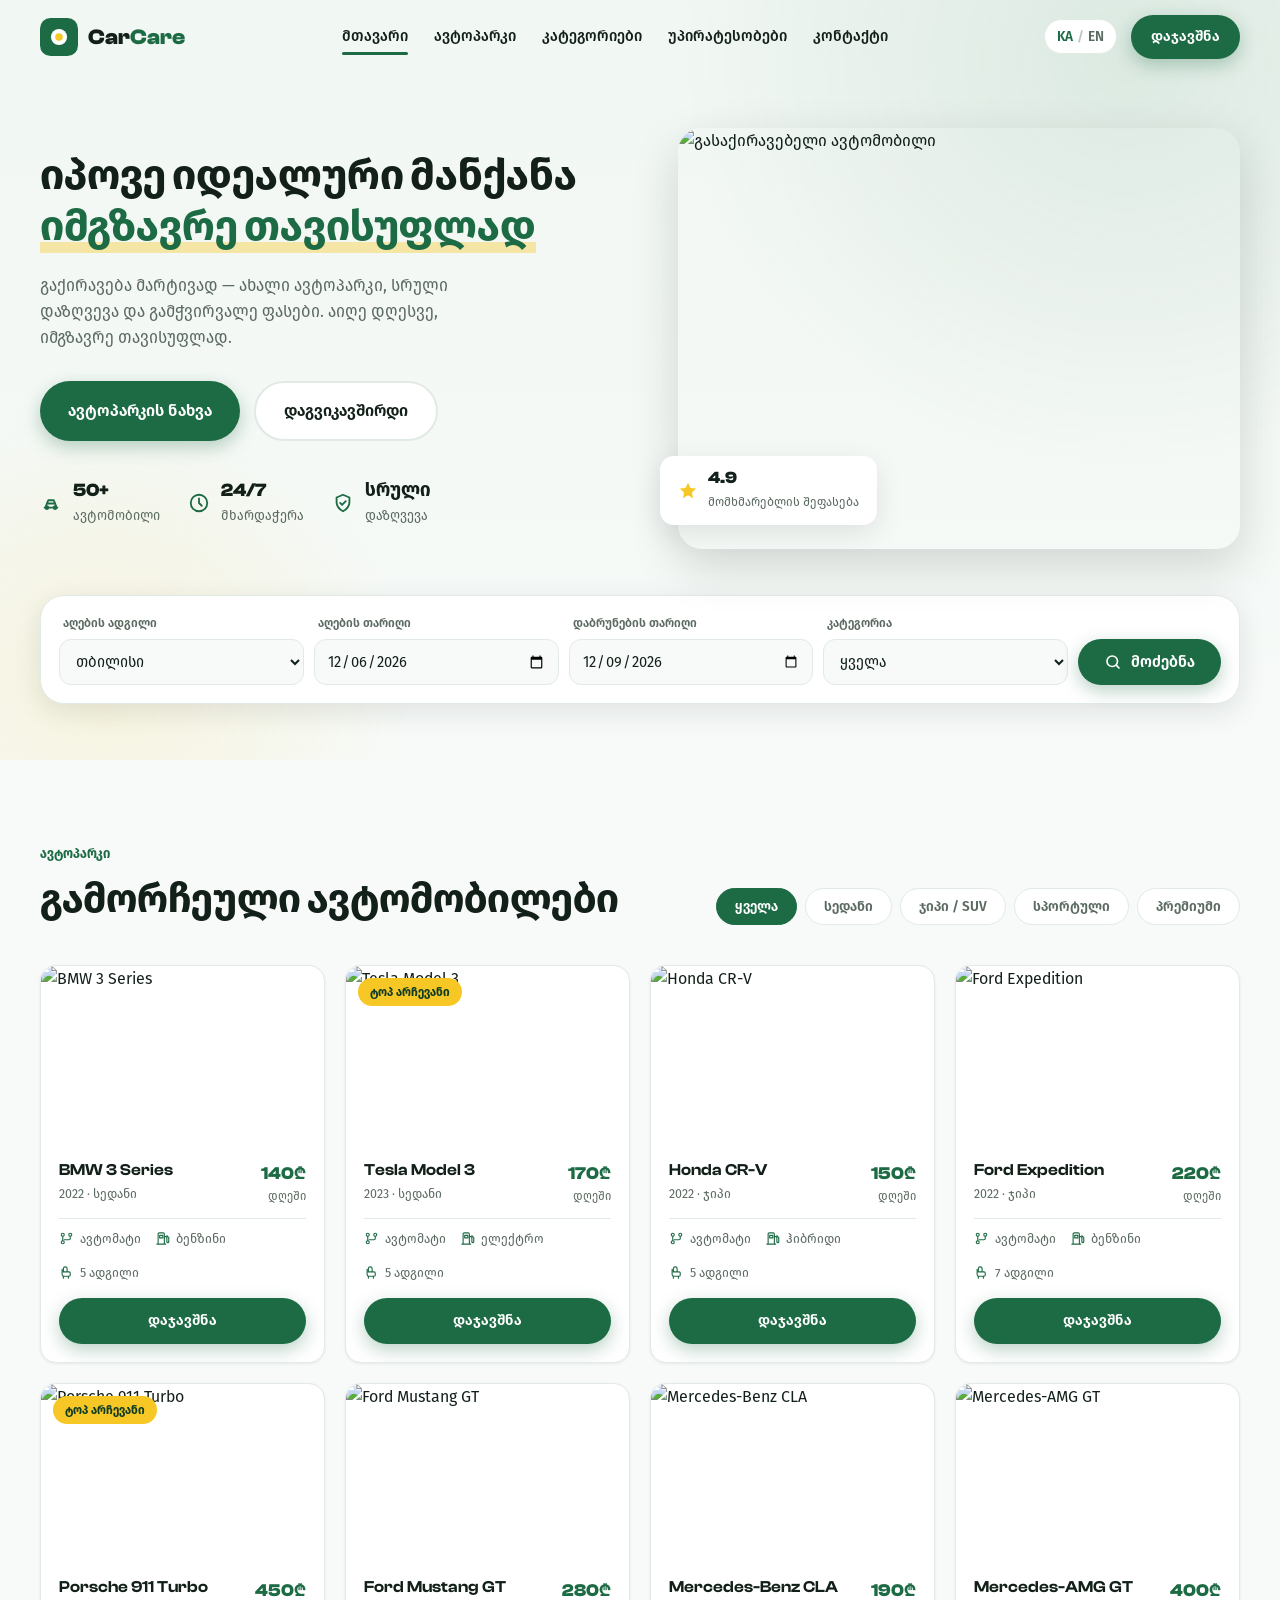
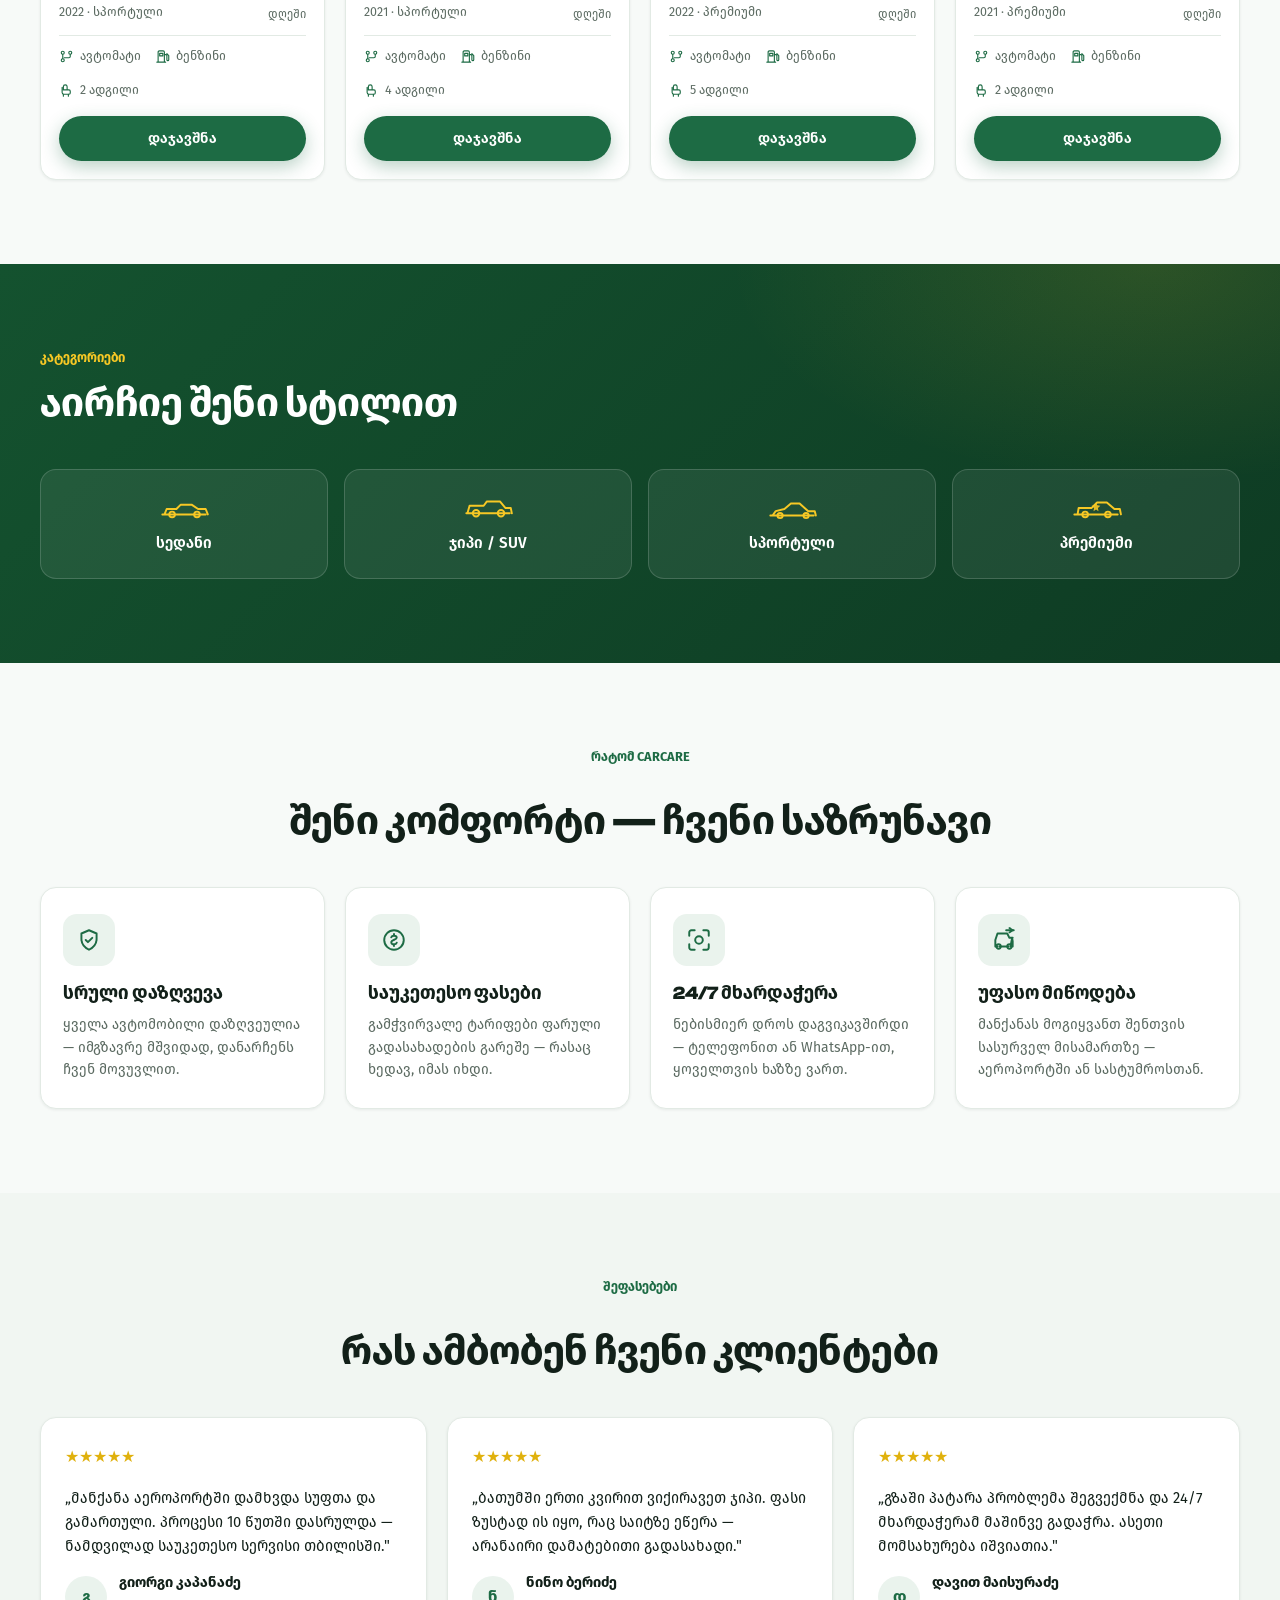
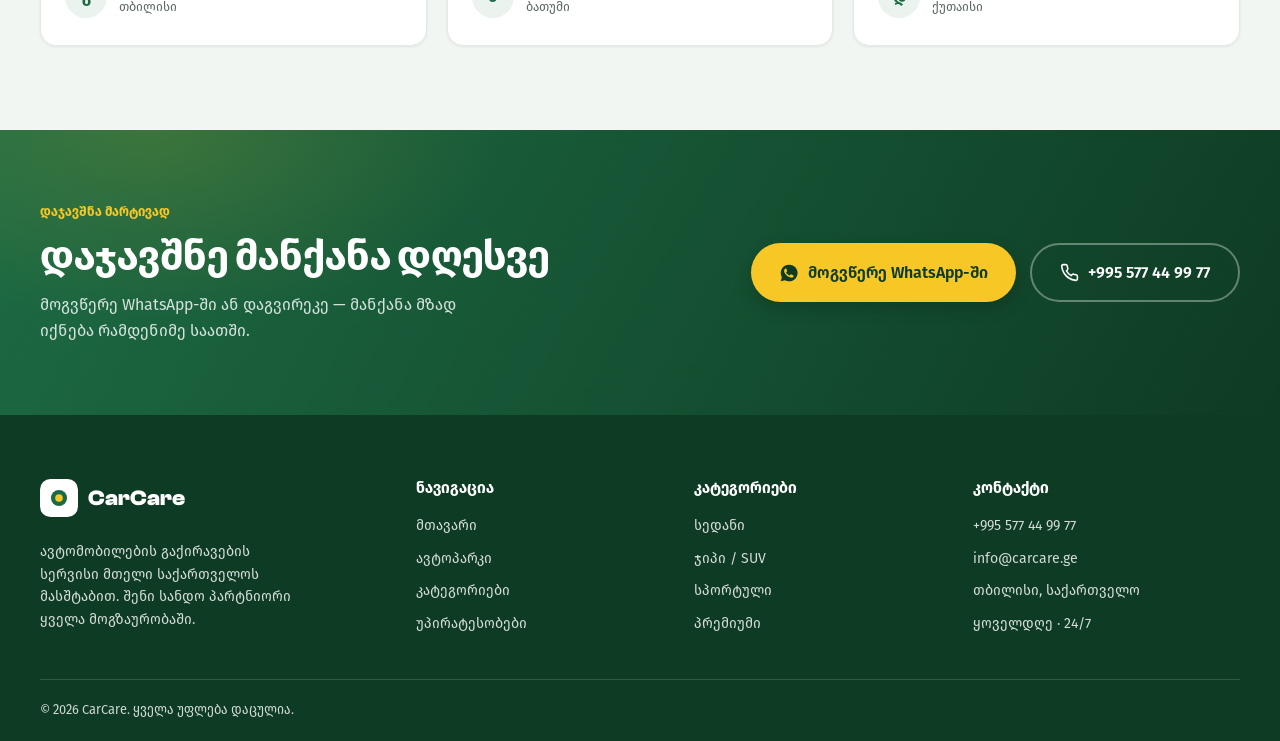
==== index.html @ 15c1e336 "CarCare car rental website: hero, search, fleet, categories, reviews, CTA, KA/EN Co-Authored-By: Cla" ====
<!DOCTYPE html>
<html lang="ka">
<head>
  <meta charset="UTF-8">
  <meta name="viewport" content="width=device-width, initial-scale=1.0">
  <title>CarCare — ავტომობილების გაქირავება</title>
  <meta name="description" content="CarCare — ავტომობილების გაქირავების სერვისი საქართველოში. საუკეთესო ფასები, სრული დაზღვევა, 24/7 მხარდაჭერა.">
  <link rel="icon" type="image/svg+xml" href="data:image/svg+xml,%3Csvg xmlns='http://www.w3.org/2000/svg' viewBox='0 0 32 32'%3E%3Crect width='32' height='32' rx='8' fill='%231D6B44'/%3E%3Ccircle cx='16' cy='16' r='6' fill='%23fff'/%3E%3Ccircle cx='16' cy='16' r='3' fill='%23F7C825'/%3E%3C/svg%3E">
  <link rel="preload" href="fonts/FiraGO-Regular.otf" as="font" type="font/otf" crossorigin>
  <link rel="preload" href="fonts/FiraGO-Bold.otf" as="font" type="font/otf" crossorigin>
  <link rel="stylesheet" href="css/style.css">
</head>
<body>

  <!-- ===== NAVBAR ===== -->
  <header class="navbar" id="navbar">
    <div class="container nav-inner">
      <a href="#top" class="logo" aria-label="CarCare">
        <svg class="logo-mark" viewBox="0 0 40 40" width="38" height="38" aria-hidden="true">
          <rect width="40" height="40" rx="11" fill="var(--green)"/>
          <circle cx="20" cy="20" r="8.5" fill="#fff"/>
          <circle cx="20" cy="20" r="4" fill="var(--yellow)"/>
        </svg>
        <span class="logo-text">Car<span>Care</span></span>
      </a>

      <nav class="nav-links" id="navLinks" aria-label="მთავარი ნავიგაცია">
        <a href="#top" class="nav-link active" data-i18n="nav_home">მთავარი</a>
        <a href="#fleet" class="nav-link" data-i18n="nav_fleet">ავტოპარკი</a>
        <a href="#categories" class="nav-link" data-i18n="nav_categories">კატეგორიები</a>
        <a href="#why" class="nav-link" data-i18n="nav_why">უპირატესობები</a>
        <a href="#contact" class="nav-link" data-i18n="nav_contact">კონტაქტი</a>
      </nav>

      <div class="nav-actions">
        <button class="lang-switch" id="langSwitch" aria-label="Switch language">
          <span class="lang-opt active" data-lang="ka">KA</span>
          <span class="lang-sep">/</span>
          <span class="lang-opt" data-lang="en">EN</span>
        </button>
        <a href="https://wa.me/995577449977?text=%E1%83%92%E1%83%90%E1%83%9B%E1%83%90%E1%83%A0%E1%83%AF%E1%83%9D%E1%83%91%E1%83%90%2C%20%E1%83%9B%E1%83%98%E1%83%9C%E1%83%93%E1%83%90%20%E1%83%9B%E1%83%90%E1%83%9C%E1%83%A5%E1%83%90%E1%83%9C%E1%83%98%E1%83%A1%20%E1%83%93%E1%83%90%E1%83%AF%E1%83%90%E1%83%95%E1%83%A8%E1%83%9C%E1%83%90" class="btn btn-primary btn-nav" target="_blank" rel="noopener" data-i18n="nav_cta">დაჯავშნა</a>
        <button class="burger" id="burger" aria-label="მენიუ" aria-expanded="false">
          <span></span><span></span><span></span>
        </button>
      </div>
    </div>
  </header>

  <!-- Mobile menu -->
  <div class="mobile-menu" id="mobileMenu">
    <a href="#top" class="mob-link" data-i18n="nav_home">მთავარი</a>
    <a href="#fleet" class="mob-link" data-i18n="nav_fleet">ავტოპარკი</a>
    <a href="#categories" class="mob-link" data-i18n="nav_categories">კატეგორიები</a>
    <a href="#why" class="mob-link" data-i18n="nav_why">უპირატესობები</a>
    <a href="#contact" class="mob-link" data-i18n="nav_contact">კონტაქტი</a>
    <a href="https://wa.me/995577449977?text=%E1%83%92%E1%83%90%E1%83%9B%E1%83%90%E1%83%A0%E1%83%AF%E1%83%9D%E1%83%91%E1%83%90%2C%20%E1%83%9B%E1%83%98%E1%83%9C%E1%83%93%E1%83%90%20%E1%83%9B%E1%83%90%E1%83%9C%E1%83%A5%E1%83%90%E1%83%9C%E1%83%98%E1%83%A1%20%E1%83%93%E1%83%90%E1%83%AF%E1%83%90%E1%83%95%E1%83%A8%E1%83%9C%E1%83%90" class="btn btn-primary" target="_blank" rel="noopener" data-i18n="nav_cta">დაჯავშნა</a>
  </div>

  <!-- ===== HERO ===== -->
  <section class="hero" id="top">
    <div class="container hero-inner">
      <div class="hero-copy">
        <h1 class="hero-title">
          <span class="reveal" data-i18n="hero_l1">იპოვე იდეალური მანქანა</span>
          <span class="reveal d1 hero-accent" data-i18n="hero_l2">იმგზავრე თავისუფლად</span>
        </h1>
        <p class="hero-sub reveal d2" data-i18n="hero_sub">გაქირავება მარტივად — ახალი ავტოპარკი, სრული დაზღვევა და გამჭვირვალე ფასები. აიღე დღესვე, იმგზავრე თავისუფლად.</p>
        <div class="hero-btns reveal d3">
          <a href="#fleet" class="btn btn-primary btn-lg" data-i18n="hero_btn1">ავტოპარკის ნახვა</a>
          <a href="https://wa.me/995577449977?text=%E1%83%92%E1%83%90%E1%83%9B%E1%83%90%E1%83%A0%E1%83%AF%E1%83%9D%E1%83%91%E1%83%90%2C%20%E1%83%9B%E1%83%90%E1%83%98%E1%83%9C%E1%83%A2%E1%83%94%E1%83%A0%E1%83%94%E1%83%A1%E1%83%94%E1%83%91%E1%83%A1%20%E1%83%92%E1%83%90%E1%83%A5%E1%83%98%E1%83%A0%E1%83%90%E1%83%95%E1%83%94%E1%83%91%E1%83%90" class="btn btn-outline btn-lg" target="_blank" rel="noopener" data-i18n="hero_btn2">დაგვიკავშირდი</a>
        </div>
        <ul class="hero-stats reveal d4">
          <li>
            <svg viewBox="0 0 24 24" width="22" height="22" fill="none" stroke="var(--green)" stroke-width="2" stroke-linecap="round" stroke-linejoin="round" aria-hidden="true"><path d="M5 17h14M6 17l1.5-4.5h9L18 17M7.5 12.5 9 9h6l1.5 3.5"/><circle cx="7.5" cy="17" r="1.5"/><circle cx="16.5" cy="17" r="1.5"/></svg>
            <div><strong>50+</strong><span data-i18n="stat_cars">ავტომობილი</span></div>
          </li>
          <li>
            <svg viewBox="0 0 24 24" width="22" height="22" fill="none" stroke="var(--green)" stroke-width="2" stroke-linecap="round" stroke-linejoin="round" aria-hidden="true"><circle cx="12" cy="12" r="9"/><path d="M12 7v5l3 3"/></svg>
            <div><strong>24/7</strong><span data-i18n="stat_support">მხარდაჭერა</span></div>
          </li>
          <li>
            <svg viewBox="0 0 24 24" width="22" height="22" fill="none" stroke="var(--green)" stroke-width="2" stroke-linecap="round" stroke-linejoin="round" aria-hidden="true"><path d="M12 3l7 3v5c0 4.5-3 8-7 10-4-2-7-5.5-7-10V6l7-3z"/><path d="m9 12 2 2 4-4"/></svg>
            <div><strong data-i18n="stat_ins_v">სრული</strong><span data-i18n="stat_ins">დაზღვევა</span></div>
          </li>
        </ul>
      </div>

      <div class="hero-media reveal d2">
        <div class="hero-img-wrap">
          <img src="https://images.unsplash.com/photo-1503376780353-7e6692767b70?auto=format&fit=crop&w=1100&q=75" alt="გასაქირავებელი ავტომობილი" width="1100" height="733" fetchpriority="high">
        </div>
        <div class="hero-badge">
          <svg viewBox="0 0 24 24" width="20" height="20" fill="var(--yellow)" aria-hidden="true"><path d="M12 2l2.9 6.3 6.9.8-5.1 4.7 1.4 6.8L12 17.2 5.9 20.6l1.4-6.8L2.2 9.1l6.9-.8L12 2z"/></svg>
          <div><strong>4.9</strong><span data-i18n="badge_rating">მომხმარებლის შეფასება</span></div>
        </div>
      </div>
    </div>

    <!-- ===== SEARCH BAR ===== -->
    <div class="container">
      <form class="search-bar reveal d3" id="searchBar">
        <div class="search-field">
          <label for="sLoc" data-i18n="s_loc">აღების ადგილი</label>
          <select id="sLoc">
            <option data-i18n="s_loc_tbilisi">თბილისი</option>
            <option data-i18n="s_loc_airport">თბილისის აეროპორტი</option>
            <option data-i18n="s_loc_batumi">ბათუმი</option>
            <option data-i18n="s_loc_kutaisi">ქუთაისი</option>
          </select>
        </div>
        <div class="search-field">
          <label for="sFrom" data-i18n="s_from">აღების თარიღი</label>
          <input type="date" id="sFrom">
        </div>
        <div class="search-field">
          <label for="sTo" data-i18n="s_to">დაბრუნების თარიღი</label>
          <input type="date" id="sTo">
        </div>
        <div class="search-field">
          <label for="sCat" data-i18n="s_cat">კატეგორია</label>
          <select id="sCat">
            <option value="all" data-i18n="cat_all">ყველა</option>
            <option value="sedan" data-i18n="cat_sedan">სედანი</option>
            <option value="suv" data-i18n="cat_suv">ჯიპი / SUV</option>
            <option value="sport" data-i18n="cat_sport">სპორტული</option>
            <option value="premium" data-i18n="cat_premium">პრემიუმი</option>
          </select>
        </div>
        <button type="submit" class="btn btn-primary btn-search">
          <svg viewBox="0 0 24 24" width="18" height="18" fill="none" stroke="currentColor" stroke-width="2.2" stroke-linecap="round" aria-hidden="true"><circle cx="11" cy="11" r="7"/><path d="m20 20-3.5-3.5"/></svg>
          <span data-i18n="s_btn">მოძებნა</span>
        </button>
      </form>
    </div>
  </section>

  <!-- ===== FLEET ===== -->
  <section class="section" id="fleet">
    <div class="container">
      <div class="section-head reveal">
        <div>
          <p class="eyebrow" data-i18n="fleet_eyebrow">ავტოპარკი</p>
          <h2 data-i18n="fleet_title">გამორჩეული ავტომობილები</h2>
        </div>
        <div class="fleet-filters" id="fleetFilters">
          <button class="chip active" data-cat="all" data-i18n="cat_all">ყველა</button>
          <button class="chip" data-cat="sedan" data-i18n="cat_sedan">სედანი</button>
          <button class="chip" data-cat="suv" data-i18n="cat_suv">ჯიპი / SUV</button>
          <button class="chip" data-cat="sport" data-i18n="cat_sport">სპორტული</button>
          <button class="chip" data-cat="premium" data-i18n="cat_premium">პრემიუმი</button>
        </div>
      </div>

      <div class="fleet-grid" id="fleetGrid"></div>
      <p class="fleet-empty" id="fleetEmpty" hidden data-i18n="fleet_empty">ამ კატეგორიაში მანქანა ვერ მოიძებნა.</p>
    </div>
  </section>

  <!-- ===== CATEGORIES ===== -->
  <section class="section section-green" id="categories">
    <div class="container">
      <div class="section-head reveal">
        <div>
          <p class="eyebrow eyebrow-light" data-i18n="cats_eyebrow">კატეგორიები</p>
          <h2 data-i18n="cats_title">აირჩიე შენი სტილით</h2>
        </div>
      </div>
      <div class="cat-grid">
        <button class="cat-tile reveal" data-cat="sedan">
          <svg viewBox="0 0 48 24" width="52" height="26" fill="none" stroke="currentColor" stroke-width="1.8" stroke-linecap="round" stroke-linejoin="round" aria-hidden="true"><path d="M4 17h40M6 17l2-5h9l4-4h10l6 4h7l2 5"/><circle cx="13" cy="17" r="2.6"/><circle cx="36" cy="17" r="2.6"/></svg>
          <span data-i18n="cat_sedan">სედანი</span>
        </button>
        <button class="cat-tile reveal d1" data-cat="suv">
          <svg viewBox="0 0 48 24" width="52" height="26" fill="none" stroke="currentColor" stroke-width="1.8" stroke-linecap="round" stroke-linejoin="round" aria-hidden="true"><path d="M4 16h40M5 16l2-7h13l3-4h12l5 6h5l1 5"/><circle cx="13" cy="16" r="3"/><circle cx="36" cy="16" r="3"/></svg>
          <span data-i18n="cat_suv">ჯიპი / SUV</span>
        </button>
        <button class="cat-tile reveal d2" data-cat="sport">
          <svg viewBox="0 0 48 24" width="52" height="26" fill="none" stroke="currentColor" stroke-width="1.8" stroke-linecap="round" stroke-linejoin="round" aria-hidden="true"><path d="M4 18h40M6 18l3-4 8-2 6-5h8l8 7h6l1 4"/><circle cx="13" cy="18" r="2.4"/><circle cx="37" cy="18" r="2.4"/></svg>
          <span data-i18n="cat_sport">სპორტული</span>
        </button>
        <button class="cat-tile reveal d3" data-cat="premium">
          <svg viewBox="0 0 48 24" width="52" height="26" fill="none" stroke="currentColor" stroke-width="1.8" stroke-linecap="round" stroke-linejoin="round" aria-hidden="true"><path d="M4 17h40M7 17l1-6h12l5-5h9l7 6h5l1 5"/><circle cx="14" cy="17" r="2.6"/><circle cx="35" cy="17" r="2.6"/><path d="M24 6l1.2 2.5L28 9l-2.2 2 .5 3-2.3-1.5L21.7 14l.5-3L20 9l2.8-.5L24 6z" fill="currentColor" stroke="none" opacity=".9"/></svg>
          <span data-i18n="cat_premium">პრემიუმი</span>
        </button>
      </div>
    </div>
  </section>

  <!-- ===== WHY US ===== -->
  <section class="section" id="why">
    <div class="container">
      <div class="section-head center reveal">
        <p class="eyebrow" data-i18n="why_eyebrow">რატომ CarCare</p>
        <h2 data-i18n="why_title">შენი კომფორტი — ჩვენი საზრუნავი</h2>
      </div>
      <div class="why-grid">
        <div class="why-card reveal">
          <div class="why-icon">
            <svg viewBox="0 0 24 24" width="26" height="26" fill="none" stroke="currentColor" stroke-width="1.8" stroke-linecap="round" stroke-linejoin="round" aria-hidden="true"><path d="M12 3l7 3v5c0 4.5-3 8-7 10-4-2-7-5.5-7-10V6l7-3z"/><path d="m9 12 2 2 4-4"/></svg>
          </div>
          <h3 data-i18n="why1_t">სრული დაზღვევა</h3>
          <p data-i18n="why1_d">ყველა ავტომობილი დაზღვეულია — იმგზავრე მშვიდად, დანარჩენს ჩვენ მოვუვლით.</p>
        </div>
        <div class="why-card reveal d1">
          <div class="why-icon">
            <svg viewBox="0 0 24 24" width="26" height="26" fill="none" stroke="currentColor" stroke-width="1.8" stroke-linecap="round" stroke-linejoin="round" aria-hidden="true"><path d="M12 21c5 0 9-4 9-9s-4-9-9-9-9 4-9 9 4 9 9 9z"/><path d="M9.5 9.5c.3-1 1.3-1.5 2.5-1.5 1.4 0 2.5.8 2.5 2 0 2-5 1.6-5 4 0 1.2 1.1 2 2.5 2 1.2 0 2.2-.5 2.5-1.5M12 6.5V8m0 8v1.5"/></svg>
          </div>
          <h3 data-i18n="why2_t">საუკეთესო ფასები</h3>
          <p data-i18n="why2_d">გამჭვირვალე ტარიფები ფარული გადასახადების გარეშე — რასაც ხედავ, იმას იხდი.</p>
        </div>
        <div class="why-card reveal d2">
          <div class="why-icon">
            <svg viewBox="0 0 24 24" width="26" height="26" fill="none" stroke="currentColor" stroke-width="1.8" stroke-linecap="round" stroke-linejoin="round" aria-hidden="true"><path d="M8 3H5a2 2 0 0 0-2 2v3m13-5h3a2 2 0 0 1 2 2v3M8 21H5a2 2 0 0 1-2-2v-3m13 5h3a2 2 0 0 0 2-2v-3"/><circle cx="12" cy="12" r="3.5"/></svg>
          </div>
          <h3 data-i18n="why3_t">24/7 მხარდაჭერა</h3>
          <p data-i18n="why3_d">ნებისმიერ დროს დაგვიკავშირდი — ტელეფონით ან WhatsApp-ით, ყოველთვის ხაზზე ვართ.</p>
        </div>
        <div class="why-card reveal d3">
          <div class="why-icon">
            <svg viewBox="0 0 24 24" width="26" height="26" fill="none" stroke="currentColor" stroke-width="1.8" stroke-linecap="round" stroke-linejoin="round" aria-hidden="true"><path d="M20 10h-3l-2-4H6L4 12v6h2m12 0h2v-5l-.5-3zM8 18h8"/><circle cx="7" cy="18" r="2"/><circle cx="17" cy="18" r="2"/><path d="M14 3h7m-3.5-3.5v0"/><path d="m17 1 3 2-3 2" stroke-width="1.6"/></svg>
          </div>
          <h3 data-i18n="why4_t">უფასო მიწოდება</h3>
          <p data-i18n="why4_d">მანქანას მოგიყვანთ შენთვის სასურველ მისამართზე — აეროპორტში ან სასტუმროსთან.</p>
        </div>
      </div>
    </div>
  </section>

  <!-- ===== TESTIMONIALS ===== -->
  <section class="section section-soft" id="reviews">
    <div class="container">
      <div class="section-head center reveal">
        <p class="eyebrow" data-i18n="rev_eyebrow">შეფასებები</p>
        <h2 data-i18n="rev_title">რას ამბობენ ჩვენი კლიენტები</h2>
      </div>
      <div class="rev-grid">
        <figure class="rev-card reveal">
          <div class="stars" aria-label="5 ვარსკვლავი">★★★★★</div>
          <blockquote data-i18n="rev1_q">„მანქანა აეროპორტში დამხვდა სუფთა და გამართული. პროცესი 10 წუთში დასრულდა — ნამდვილად საუკეთესო სერვისი თბილისში."</blockquote>
          <figcaption>
            <span class="rev-ava">გ</span>
            <div><strong data-i18n="rev1_n">გიორგი კაპანაძე</strong><span data-i18n="rev1_c">თბილისი</span></div>
          </figcaption>
        </figure>
        <figure class="rev-card reveal d1">
          <div class="stars" aria-label="5 ვარსკვლავი">★★★★★</div>
          <blockquote data-i18n="rev2_q">„ბათუმში ერთი კვირით ვიქირავეთ ჯიპი. ფასი ზუსტად ის იყო, რაც საიტზე ეწერა — არანაირი დამატებითი გადასახადი."</blockquote>
          <figcaption>
            <span class="rev-ava">ნ</span>
            <div><strong data-i18n="rev2_n">ნინო ბერიძე</strong><span data-i18n="rev2_c">ბათუმი</span></div>
          </figcaption>
        </figure>
        <figure class="rev-card reveal d2">
          <div class="stars" aria-label="5 ვარსკვლავი">★★★★★</div>
          <blockquote data-i18n="rev3_q">„გზაში პატარა პრობლემა შეგვექმნა და 24/7 მხარდაჭერამ მაშინვე გადაჭრა. ასეთი მომსახურება იშვიათია."</blockquote>
          <figcaption>
            <span class="rev-ava">დ</span>
            <div><strong data-i18n="rev3_n">დავით მაისურაძე</strong><span data-i18n="rev3_c">ქუთაისი</span></div>
          </figcaption>
        </figure>
      </div>
    </div>
  </section>

  <!-- ===== CTA BAND ===== -->
  <section class="cta-band">
    <div class="container cta-inner reveal">
      <div>
        <p class="eyebrow eyebrow-light" data-i18n="cta_eyebrow">დაჯავშნა მარტივად</p>
        <h2 data-i18n="cta_title">დაჯავშნე მანქანა დღესვე</h2>
        <p class="cta-sub" data-i18n="cta_sub">მოგვწერე WhatsApp-ში ან დაგვირეკე — მანქანა მზად იქნება რამდენიმე საათში.</p>
      </div>
      <div class="cta-actions">
        <a href="https://wa.me/995577449977?text=%E1%83%92%E1%83%90%E1%83%9B%E1%83%90%E1%83%A0%E1%83%AF%E1%83%9D%E1%83%91%E1%83%90%2C%20%E1%83%9B%E1%83%98%E1%83%9C%E1%83%93%E1%83%90%20%E1%83%9B%E1%83%90%E1%83%9C%E1%83%A5%E1%83%90%E1%83%9C%E1%83%98%E1%83%A1%20%E1%83%93%E1%83%90%E1%83%AF%E1%83%90%E1%83%95%E1%83%A8%E1%83%9C%E1%83%90" class="btn btn-yellow btn-lg" target="_blank" rel="noopener">
          <svg viewBox="0 0 24 24" width="20" height="20" fill="currentColor" aria-hidden="true"><path d="M12 2a10 10 0 0 0-8.6 15L2 22l5.2-1.4A10 10 0 1 0 12 2zm5.6 14.1c-.2.7-1.2 1.3-1.9 1.4-.5.1-1.2.2-3.5-.7-2.9-1.2-4.8-4.1-4.9-4.3-.1-.2-1.2-1.6-1.2-3s.7-2.1 1-2.4c.2-.3.5-.4.7-.4h.5c.2 0 .4 0 .6.5l.8 2c.1.2.1.4 0 .6l-.4.6-.5.5c-.2.2-.3.4-.1.7.1.3.7 1.2 1.6 1.9 1.1 1 2 1.3 2.3 1.4.3.1.5.1.7-.1l.9-1c.2-.3.4-.2.7-.1l1.9.9c.3.1.5.2.6.4 0 .1 0 .6-.2 1.1z"/></svg>
          <span data-i18n="cta_wa">მოგვწერე WhatsApp-ში</span>
        </a>
        <a href="tel:+995577449977" class="btn btn-ghost btn-lg">
          <svg viewBox="0 0 24 24" width="19" height="19" fill="none" stroke="currentColor" stroke-width="2" stroke-linecap="round" stroke-linejoin="round" aria-hidden="true"><path d="M22 16.9v3a2 2 0 0 1-2.2 2 19.8 19.8 0 0 1-8.6-3 19.5 19.5 0 0 1-6-6 19.8 19.8 0 0 1-3-8.7A2 2 0 0 1 4.1 2h3a2 2 0 0 1 2 1.7c.1 1 .4 2 .7 2.8a2 2 0 0 1-.4 2.1L8.1 9.9a16 16 0 0 0 6 6l1.3-1.3a2 2 0 0 1 2.1-.4c.9.3 1.9.6 2.8.7a2 2 0 0 1 1.7 2z"/></svg>
          <span class="nowrap">+995 577 44 99 77</span>
        </a>
      </div>
    </div>
  </section>

  <!-- ===== FOOTER ===== -->
  <footer class="footer" id="contact">
    <div class="container footer-grid">
      <div class="footer-brand">
        <a href="#top" class="logo logo-light" aria-label="CarCare">
          <svg class="logo-mark" viewBox="0 0 40 40" width="38" height="38" aria-hidden="true">
            <rect width="40" height="40" rx="11" fill="#fff"/>
            <circle cx="20" cy="20" r="8.5" fill="var(--green)"/>
            <circle cx="20" cy="20" r="4" fill="var(--yellow)"/>
          </svg>
          <span class="logo-text">Car<span>Care</span></span>
        </a>
        <p data-i18n="foot_about">ავტომობილების გაქირავების სერვისი მთელი საქართველოს მასშტაბით. შენი სანდო პარტნიორი ყველა მოგზაურობაში.</p>
      </div>
      <div class="footer-col">
        <h4 data-i18n="foot_nav">ნავიგაცია</h4>
        <a href="#top" data-i18n="nav_home">მთავარი</a>
        <a href="#fleet" data-i18n="nav_fleet">ავტოპარკი</a>
        <a href="#categories" data-i18n="nav_categories">კატეგორიები</a>
        <a href="#why" data-i18n="nav_why">უპირატესობები</a>
      </div>
      <div class="footer-col">
        <h4 data-i18n="foot_cats">კატეგორიები</h4>
        <a href="#fleet" data-cat-link="sedan" data-i18n="cat_sedan">სედანი</a>
        <a href="#fleet" data-cat-link="suv" data-i18n="cat_suv">ჯიპი / SUV</a>
        <a href="#fleet" data-cat-link="sport" data-i18n="cat_sport">სპორტული</a>
        <a href="#fleet" data-cat-link="premium" data-i18n="cat_premium">პრემიუმი</a>
      </div>
      <div class="footer-col">
        <h4 data-i18n="foot_contact">კონტაქტი</h4>
        <a href="tel:+995577449977" class="nowrap">+995 577 44 99 77</a>
        <a href="mailto:info@carcare.ge">info@carcare.ge</a>
        <span data-i18n="foot_addr">თბილისი, საქართველო</span>
        <span data-i18n="foot_hours">ყოველდღე · 24/7</span>
      </div>
    </div>
    <div class="container footer-bottom">
      <span>© 2026 CarCare. <span data-i18n="foot_rights">ყველა უფლება დაცულია.</span></span>
    </div>
  </footer>

  <script src="js/main.js"></script>
</body>
</html>
---- css/style.css ----
/* ============ FONTS ============ */
@font-face {
  font-family: 'FiraGO';
  src: url('../fonts/FiraGO-Regular.otf') format('opentype');
  font-weight: 400;
  font-display: swap;
}
@font-face {
  font-family: 'FiraGO';
  src: url('../fonts/FiraGO-Medium.otf') format('opentype');
  font-weight: 500;
  font-display: swap;
}
@font-face {
  font-family: 'FiraGO';
  src: url('../fonts/FiraGO-SemiBold.otf') format('opentype');
  font-weight: 600;
  font-display: swap;
}
@font-face {
  font-family: 'FiraGO';
  src: url('../fonts/FiraGO-Bold.otf') format('opentype');
  font-weight: 700;
  font-display: swap;
}
@font-face {
  font-family: 'FiraGO';
  src: url('../fonts/FiraGO-ExtraBold.otf') format('opentype');
  font-weight: 800;
  font-display: swap;
}
@font-face {
  font-family: 'Clash Display';
  src: url('../fonts/ClashDisplay-Medium.woff2') format('woff2');
  font-weight: 500;
  font-display: swap;
}
@font-face {
  font-family: 'Clash Display';
  src: url('../fonts/ClashDisplay-Semibold.woff2') format('woff2');
  font-weight: 600;
  font-display: swap;
}
@font-face {
  font-family: 'Clash Display';
  src: url('../fonts/ClashDisplay-Bold.woff2') format('woff2');
  font-weight: 700;
  font-display: swap;
}

/* ============ TOKENS ============ */
:root {
  --green: #1D6B44;
  --green-dark: #14522f;
  --green-deep: #0E3B23;
  --green-tint: #EAF3ED;
  --yellow: #F7C825;
  --yellow-dark: #E0B10D;
  --ink: #122019;
  --muted: #5C6B62;
  --bg: #F7FAF8;
  --surface: #FFFFFF;
  --line: #E2EAE4;
  --radius: 16px;
  --radius-lg: 24px;
  --shadow-sm: 0 1px 3px rgba(18, 32, 25, 0.07);
  --shadow-md: 0 8px 28px rgba(18, 32, 25, 0.1);
  --shadow-lg: 0 18px 48px rgba(18, 32, 25, 0.16);
  --font-geo: 'FiraGO', sans-serif;
  --font-display: 'Clash Display', 'FiraGO', sans-serif;
}

/* ============ BASE ============ */
*, *::before, *::after {
  margin: 0;
  padding: 0;
  box-sizing: border-box;
  letter-spacing: normal !important;
}
html {
  scroll-behavior: smooth;
  scroll-padding-top: 90px;
}
body {
  font-family: var(--font-geo);
  color: var(--ink);
  background: var(--bg);
  line-height: 1.6;
  -webkit-font-smoothing: antialiased;
  overflow-x: hidden;
}
img { max-width: 100%; display: block; }
a { text-decoration: none; color: inherit; }
button { font-family: inherit; cursor: pointer; border: none; background: none; }
h1, h2, h3, h4 {
  font-family: var(--font-display);
  line-height: 1.3;
  font-weight: 700;
}
h2 { font-size: clamp(1.7rem, 3.2vw, 2.5rem); }
h3 { font-size: 1.15rem; }
.nowrap { white-space: nowrap; }
.container {
  width: min(1200px, 100% - 40px);
  margin-inline: auto;
}

/* reveal animation — transform/opacity only */
.reveal {
  opacity: 0;
  transform: translateY(26px);
  transition: opacity .7s cubic-bezier(.22,.61,.36,1), transform .7s cubic-bezier(.22,.61,.36,1);
}
.reveal.in { opacity: 1; transform: none; }
.reveal.d1 { transition-delay: .08s; }
.reveal.d2 { transition-delay: .16s; }
.reveal.d3 { transition-delay: .24s; }
.reveal.d4 { transition-delay: .32s; }
@media (prefers-reduced-motion: reduce) {
  .reveal { opacity: 1; transform: none; transition: none; }
  html { scroll-behavior: auto; }
}

/* ============ BUTTONS ============ */
.btn {
  display: inline-flex;
  align-items: center;
  justify-content: center;
  gap: 9px;
  font-weight: 600;
  font-size: .95rem;
  padding: 12px 22px;
  border-radius: 999px;
  transition: transform .2s ease, box-shadow .2s ease, background-color .2s ease, color .2s ease;
  white-space: nowrap;
}
.btn:active { transform: scale(.97); }
.btn-lg { padding: 15px 28px; font-size: 1rem; }
.btn-primary {
  background: var(--green);
  color: #fff;
  box-shadow: 0 6px 18px rgba(29, 107, 68, .3);
}
.btn-primary:hover { background: var(--green-dark); transform: translateY(-2px); }
.btn-outline {
  border: 2px solid var(--line);
  background: var(--surface);
  color: var(--ink);
}
.btn-outline:hover { border-color: var(--green); color: var(--green); transform: translateY(-2px); }
.btn-yellow {
  background: var(--yellow);
  color: var(--green-deep);
  box-shadow: 0 6px 18px rgba(0, 0, 0, .18);
}
.btn-yellow:hover { background: #ffd83e; transform: translateY(-2px); }
.btn-ghost {
  border: 2px solid rgba(255, 255, 255, .35);
  color: #fff;
}
.btn-ghost:hover { border-color: #fff; transform: translateY(-2px); }

/* ============ NAVBAR ============ */
.navbar {
  position: fixed;
  inset: 0 0 auto 0;
  z-index: 100;
  transition: transform .3s ease, background-color .3s ease, box-shadow .3s ease;
  background: transparent;
}
.navbar.scrolled {
  background: rgba(255, 255, 255, .96);
  box-shadow: var(--shadow-sm);
}
.navbar.hidden { transform: translateY(-100%); }
.nav-inner {
  display: flex;
  align-items: center;
  justify-content: space-between;
  gap: 18px;
  height: 74px;
}
.logo { display: inline-flex; align-items: center; gap: 10px; }
.logo-text {
  font-family: var(--font-display);
  font-weight: 700;
  font-size: 1.35rem;
  color: var(--ink);
}
.logo-text span { color: var(--green); }
.logo-light .logo-text, .logo-light .logo-text span { color: #fff; }
.nav-links { display: flex; gap: 26px; }
.nav-link {
  font-weight: 500;
  font-size: .93rem;
  color: var(--ink);
  position: relative;
  padding: 6px 0;
}
.nav-link::after {
  content: '';
  position: absolute;
  left: 0; bottom: 0;
  width: 100%; height: 2.5px;
  border-radius: 2px;
  background: var(--green);
  transform: scaleX(0);
  transform-origin: left;
  transition: transform .25s ease;
}
.nav-link:hover::after, .nav-link.active::after { transform: scaleX(1); }
.nav-actions { display: flex; align-items: center; gap: 14px; }
.lang-switch {
  display: inline-flex;
  align-items: center;
  gap: 4px;
  font-weight: 600;
  font-size: .85rem;
  color: var(--muted);
  padding: 8px 12px;
  border-radius: 999px;
  border: 1.5px solid var(--line);
  background: var(--surface);
  transition: border-color .2s ease;
}
.lang-switch:hover { border-color: var(--green); }
.lang-opt.active { color: var(--green); }
.lang-sep { opacity: .4; }
.btn-nav { padding: 10px 20px; font-size: .9rem; }
.burger {
  display: none;
  flex-direction: column;
  gap: 5px;
  padding: 10px;
}
.burger span {
  width: 22px; height: 2.5px;
  border-radius: 2px;
  background: var(--ink);
  transition: transform .25s ease, opacity .25s ease;
}
.burger.open span:nth-child(1) { transform: translateY(7.5px) rotate(45deg); }
.burger.open span:nth-child(2) { opacity: 0; }
.burger.open span:nth-child(3) { transform: translateY(-7.5px) rotate(-45deg); }

.mobile-menu {
  position: fixed;
  inset: 74px 0 auto 0;
  z-index: 99;
  background: var(--surface);
  box-shadow: var(--shadow-md);
  display: flex;
  flex-direction: column;
  gap: 4px;
  padding: 18px 20px 24px;
  transform: translateY(-110%);
  opacity: 0;
  pointer-events: none;
  transition: transform .3s ease, opacity .3s ease;
}
.mobile-menu.open { transform: none; opacity: 1; pointer-events: auto; }
.mob-link {
  font-weight: 600;
  padding: 12px 4px;
  border-bottom: 1px solid var(--line);
}
.mobile-menu .btn { margin-top: 14px; }

/* ============ HERO ============ */
.hero {
  position: relative;
  padding: 128px 0 56px;
  background:
    radial-gradient(58% 90% at 88% 8%, rgba(29, 107, 68, .1), transparent 60%),
    radial-gradient(40% 60% at 8% 90%, rgba(247, 200, 37, .12), transparent 60%),
    linear-gradient(180deg, #F1F7F3 0%, var(--bg) 100%);
  overflow: hidden;
}
.hero-inner {
  display: grid;
  grid-template-columns: 1.05fr 1fr;
  gap: 48px;
  align-items: center;
}
.hero-title {
  font-size: clamp(1.9rem, 3.3vw, 2.7rem);
  line-height: 1.22;
  font-weight: 700;
}
.hero-title span { display: block; }
.hero-accent { color: var(--green); }
.hero-accent {
  background: linear-gradient(0deg, rgba(247, 200, 37, .38) 0 22%, transparent 22%);
  width: fit-content;
}
.hero-sub {
  margin-top: 20px;
  max-width: 46ch;
  color: var(--muted);
  font-size: 1.02rem;
}
.hero-btns {
  display: flex;
  flex-wrap: wrap;
  gap: 14px;
  margin-top: 30px;
}
.hero-stats {
  list-style: none;
  display: flex;
  flex-wrap: wrap;
  gap: 28px;
  margin-top: 38px;
}
.hero-stats li { display: flex; align-items: center; gap: 11px; }
.hero-stats svg { flex: none; }
.hero-stats strong {
  display: block;
  font-family: var(--font-display);
  font-size: 1.15rem;
  line-height: 1.25;
}
.hero-stats span { font-size: .82rem; color: var(--muted); white-space: nowrap; }

.hero-media { position: relative; }
.hero-img-wrap {
  border-radius: var(--radius-lg);
  overflow: hidden;
  box-shadow: var(--shadow-lg);
  aspect-ratio: 4 / 3;
}
.hero-img-wrap img {
  width: 100%; height: 100%;
  object-fit: cover;
}
.hero-badge {
  position: absolute;
  left: -18px; bottom: 24px;
  display: flex;
  align-items: center;
  gap: 10px;
  background: var(--surface);
  border-radius: 14px;
  padding: 12px 18px;
  box-shadow: var(--shadow-md);
}
.hero-badge strong {
  display: block;
  font-family: var(--font-display);
  font-size: 1.05rem;
  line-height: 1.2;
}
.hero-badge span { font-size: .75rem; color: var(--muted); white-space: nowrap; }

/* ============ SEARCH BAR ============ */
.search-bar {
  margin-top: 46px;
  display: grid;
  grid-template-columns: repeat(4, 1fr) auto;
  gap: 10px;
  align-items: end;
  background: var(--surface);
  border: 1px solid var(--line);
  border-radius: var(--radius-lg);
  padding: 18px;
  box-shadow: var(--shadow-md);
}
.search-field { display: flex; flex-direction: column; gap: 6px; }
.search-field label {
  font-size: .74rem;
  font-weight: 600;
  color: var(--muted);
  padding-left: 4px;
}
.search-field select,
.search-field input {
  font-family: var(--font-geo);
  font-size: .92rem;
  color: var(--ink);
  background: var(--bg);
  border: 1.5px solid var(--line);
  border-radius: 12px;
  padding: 11px 12px;
  min-height: 46px;
  width: 100%;
  outline: none;
  transition: border-color .2s ease;
}
.search-field select:focus,
.search-field input:focus { border-color: var(--green); }
.btn-search { min-height: 46px; padding: 12px 26px; }

/* ============ SECTIONS ============ */
.section { padding: 84px 0; }
.section-soft { background: #F1F6F2; }
.section-head {
  display: flex;
  align-items: flex-end;
  justify-content: space-between;
  flex-wrap: wrap;
  gap: 20px;
  margin-bottom: 40px;
}
.section-head.center {
  flex-direction: column;
  align-items: center;
  text-align: center;
}
.eyebrow {
  font-size: .8rem;
  font-weight: 700;
  color: var(--green);
  text-transform: uppercase;
  margin-bottom: 8px;
}
.eyebrow-light { color: var(--yellow); }

/* ============ FLEET ============ */
.fleet-filters { display: flex; flex-wrap: wrap; gap: 8px; }
.chip {
  font-size: .85rem;
  font-weight: 600;
  color: var(--muted);
  background: var(--surface);
  border: 1.5px solid var(--line);
  border-radius: 999px;
  padding: 9px 18px;
  transition: background-color .2s ease, color .2s ease, border-color .2s ease, transform .2s ease;
}
.chip:hover { border-color: var(--green); color: var(--green); }
.chip.active {
  background: var(--green);
  border-color: var(--green);
  color: #fff;
}
.fleet-grid {
  display: grid;
  grid-template-columns: repeat(4, 1fr);
  gap: 20px;
}
.car-card {
  background: var(--surface);
  border: 1px solid var(--line);
  border-radius: var(--radius);
  overflow: hidden;
  box-shadow: var(--shadow-sm);
  transition: transform .25s ease, box-shadow .25s ease, opacity .3s ease;
  display: flex;
  flex-direction: column;
}
.car-card:hover { transform: translateY(-5px); box-shadow: var(--shadow-md); }
.car-img {
  aspect-ratio: 16 / 10;
  overflow: hidden;
  position: relative;
}
.car-img img {
  width: 100%; height: 100%;
  object-fit: cover;
  transition: transform .4s ease;
}
.car-card:hover .car-img img { transform: scale(1.05); }
.car-tag {
  position: absolute;
  top: 12px; left: 12px;
  font-size: .72rem;
  font-weight: 700;
  color: var(--green-deep);
  background: var(--yellow);
  border-radius: 999px;
  padding: 5px 12px;
}
.car-body {
  padding: 16px 18px 18px;
  display: flex;
  flex-direction: column;
  gap: 12px;
  flex: 1;
}
.car-top {
  display: flex;
  align-items: flex-start;
  justify-content: space-between;
  gap: 10px;
}
.car-name {
  font-family: var(--font-display);
  font-size: 1.02rem;
  font-weight: 600;
  line-height: 1.3;
}
.car-year { font-size: .78rem; color: var(--muted); }
.car-price {
  text-align: right;
  white-space: nowrap;
}
.car-price strong {
  font-family: var(--font-display);
  font-size: 1.1rem;
  color: var(--green);
}
.car-price span { display: block; font-size: .72rem; color: var(--muted); }
.car-specs {
  display: flex;
  gap: 14px;
  flex-wrap: wrap;
  padding-top: 10px;
  border-top: 1px solid var(--line);
  margin-top: auto;
}
.car-specs li {
  list-style: none;
  display: flex;
  align-items: center;
  gap: 6px;
  font-size: .78rem;
  color: var(--muted);
  white-space: nowrap;
}
.car-specs svg { flex: none; stroke: var(--green); }
.car-book {
  margin-top: 4px;
  width: 100%;
  padding: 11px;
  font-size: .9rem;
}
.fleet-empty {
  text-align: center;
  color: var(--muted);
  padding: 40px 0 10px;
}

/* ============ CATEGORIES ============ */
.section-green {
  background:
    radial-gradient(60% 100% at 90% 0%, rgba(247, 200, 37, .12), transparent 55%),
    linear-gradient(135deg, var(--green-dark), var(--green-deep));
  color: #fff;
}
.section-green h2 { color: #fff; }
.cat-grid {
  display: grid;
  grid-template-columns: repeat(4, 1fr);
  gap: 16px;
}
.cat-tile {
  display: flex;
  flex-direction: column;
  align-items: center;
  gap: 12px;
  color: #fff;
  font-weight: 600;
  font-size: .95rem;
  background: rgba(255, 255, 255, .07);
  border: 1px solid rgba(255, 255, 255, .16);
  border-radius: var(--radius);
  padding: 26px 16px;
  transition: transform .22s ease, background-color .22s ease, border-color .22s ease;
}
.cat-tile:hover {
  transform: translateY(-4px);
  background: rgba(255, 255, 255, .13);
  border-color: var(--yellow);
}
.cat-tile svg { color: var(--yellow); }

/* ============ WHY ============ */
.why-grid {
  display: grid;
  grid-template-columns: repeat(4, 1fr);
  gap: 20px;
}
.why-card {
  background: var(--surface);
  border: 1px solid var(--line);
  border-radius: var(--radius);
  padding: 26px 22px;
  box-shadow: var(--shadow-sm);
  transition: transform .25s ease, box-shadow .25s ease;
}
.why-card:hover { transform: translateY(-5px); box-shadow: var(--shadow-md); }
.why-icon {
  width: 52px; height: 52px;
  display: grid;
  place-items: center;
  border-radius: 14px;
  background: var(--green-tint);
  color: var(--green);
  margin-bottom: 16px;
}
.why-card h3 { margin-bottom: 8px; }
.why-card p { font-size: .88rem; color: var(--muted); }

/* ============ TESTIMONIALS ============ */
.rev-grid {
  display: grid;
  grid-template-columns: repeat(3, 1fr);
  gap: 20px;
}
.rev-card {
  background: var(--surface);
  border: 1px solid var(--line);
  border-radius: var(--radius);
  padding: 26px 24px;
  box-shadow: var(--shadow-sm);
  display: flex;
  flex-direction: column;
  gap: 16px;
}
.stars { color: var(--yellow-dark); font-size: 1rem; }
.rev-card blockquote {
  font-size: .92rem;
  color: var(--ink);
  line-height: 1.65;
  flex: 1;
}
.rev-card figcaption {
  display: flex;
  align-items: center;
  gap: 12px;
}
.rev-ava {
  width: 42px; height: 42px;
  flex: none;
  display: grid;
  place-items: center;
  border-radius: 50%;
  background: var(--green-tint);
  color: var(--green);
  font-weight: 700;
}
.rev-card figcaption strong { display: block; font-size: .9rem; line-height: 1.3; }
.rev-card figcaption span:not(.rev-ava) { font-size: .78rem; color: var(--muted); }

/* ============ CTA BAND ============ */
.cta-band {
  background:
    radial-gradient(50% 120% at 12% 0%, rgba(247, 200, 37, .15), transparent 55%),
    linear-gradient(120deg, var(--green), var(--green-deep));
  color: #fff;
  padding: 72px 0;
}
.cta-inner {
  display: flex;
  align-items: center;
  justify-content: space-between;
  flex-wrap: wrap;
  gap: 30px;
}
.cta-band h2 { color: #fff; }
.cta-sub { margin-top: 10px; color: rgba(255, 255, 255, .82); max-width: 48ch; }
.cta-actions {
  display: flex;
  flex-wrap: wrap;
  gap: 14px;
}

/* ============ FOOTER ============ */
.footer {
  background: var(--green-deep);
  color: rgba(255, 255, 255, .82);
  padding: 64px 0 0;
}
.footer-grid {
  display: grid;
  grid-template-columns: 1.4fr 1fr 1fr 1.1fr;
  gap: 36px;
  padding-bottom: 44px;
}
.footer-brand p {
  margin-top: 16px;
  font-size: .88rem;
  max-width: 34ch;
}
.footer-col { display: flex; flex-direction: column; gap: 10px; }
.footer-col h4 {
  color: #fff;
  font-size: .95rem;
  margin-bottom: 6px;
}
.footer-col a, .footer-col span { font-size: .88rem; transition: color .2s ease; }
.footer-col a:hover { color: var(--yellow); }
.footer-bottom {
  border-top: 1px solid rgba(255, 255, 255, .14);
  padding: 20px 0;
  font-size: .8rem;
  display: flex;
  justify-content: space-between;
  flex-wrap: wrap;
  gap: 8px;
}

/* ============ RESPONSIVE ============ */
@media (max-width: 1024px) {
  .fleet-grid { grid-template-columns: repeat(3, 1fr); }
  .why-grid { grid-template-columns: repeat(2, 1fr); }
  .search-bar { grid-template-columns: repeat(2, 1fr); }
  .btn-search { grid-column: 1 / -1; }
}
@media (max-width: 860px) {
  .nav-links { display: none; }
  .btn-nav { display: none; }
  .burger { display: flex; }
  .hero { padding-top: 104px; }
  .hero-inner { grid-template-columns: 1fr; gap: 34px; }
  .hero-sub { max-width: none; }
  .hero-media { max-width: 560px; }
  .hero-badge { left: 12px; bottom: 14px; padding: 10px 14px; }
  .fleet-grid { grid-template-columns: repeat(2, 1fr); }
  .rev-grid { grid-template-columns: 1fr; }
  .cat-grid { grid-template-columns: repeat(2, 1fr); }
  .footer-grid { grid-template-columns: 1fr 1fr; }
  .section { padding: 64px 0; }
}
@media (max-width: 560px) {
  .container { width: min(1200px, 100% - 32px); }
  .hero { padding-top: 92px; }
  .hero-inner { gap: 26px; }
  .hero-title { font-size: clamp(1.65rem, 7vw, 1.9rem); }
  .hero-sub { margin-top: 14px; font-size: .95rem; }
  .hero-btns { margin-top: 22px; }
  .hero-btns .btn-lg { padding: 13px 20px; font-size: .93rem; }
  .hero-stats { gap: 14px 20px; margin-top: 26px; }
  .hero-stats strong { font-size: 1.02rem; }
  .search-bar { margin-top: 30px; }
  .fleet-grid { grid-template-columns: 1fr; }
  .why-grid { grid-template-columns: 1fr; }
  .search-bar { grid-template-columns: 1fr; padding: 16px; }
  .footer-grid { grid-template-columns: 1fr; gap: 28px; }
  .hero-btns .btn { flex: 1; min-width: 150px; }
  .cta-actions { width: 100%; }
  .cta-actions .btn { flex: 1; min-width: 220px; }
}
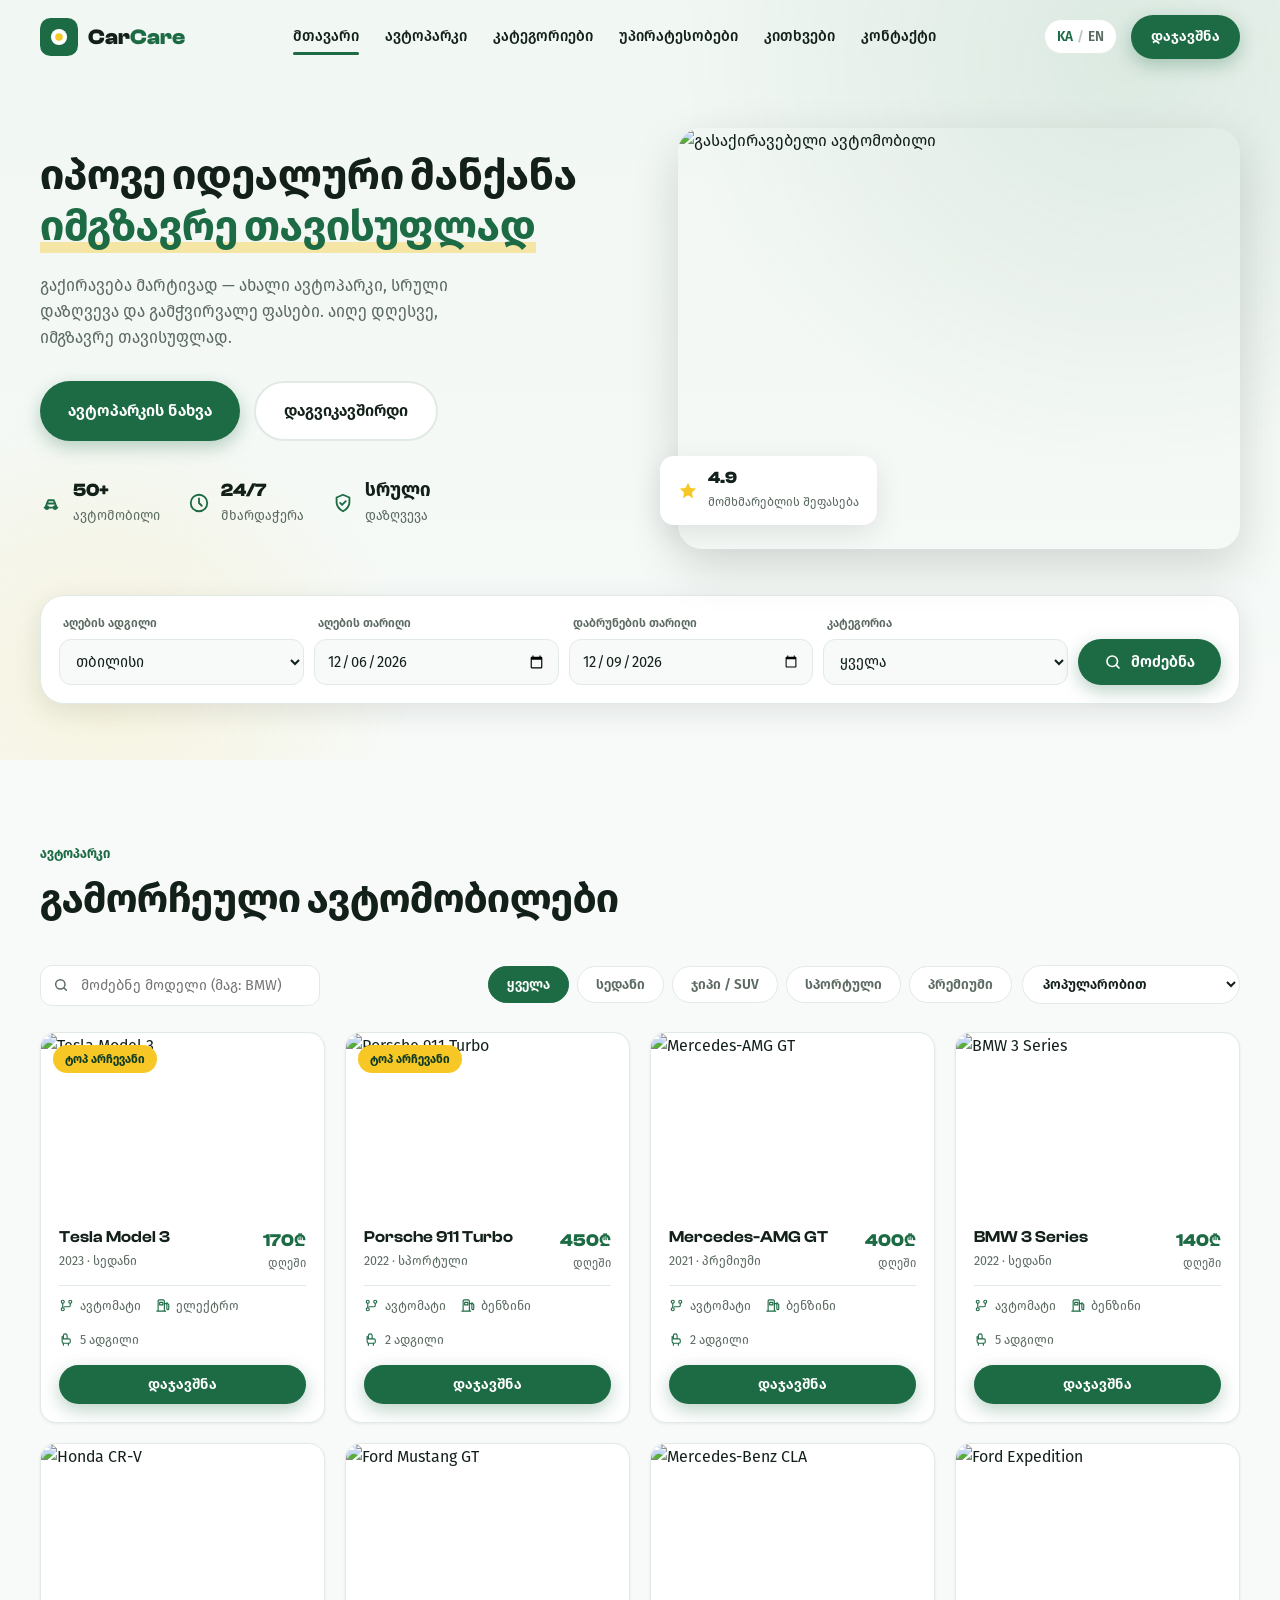
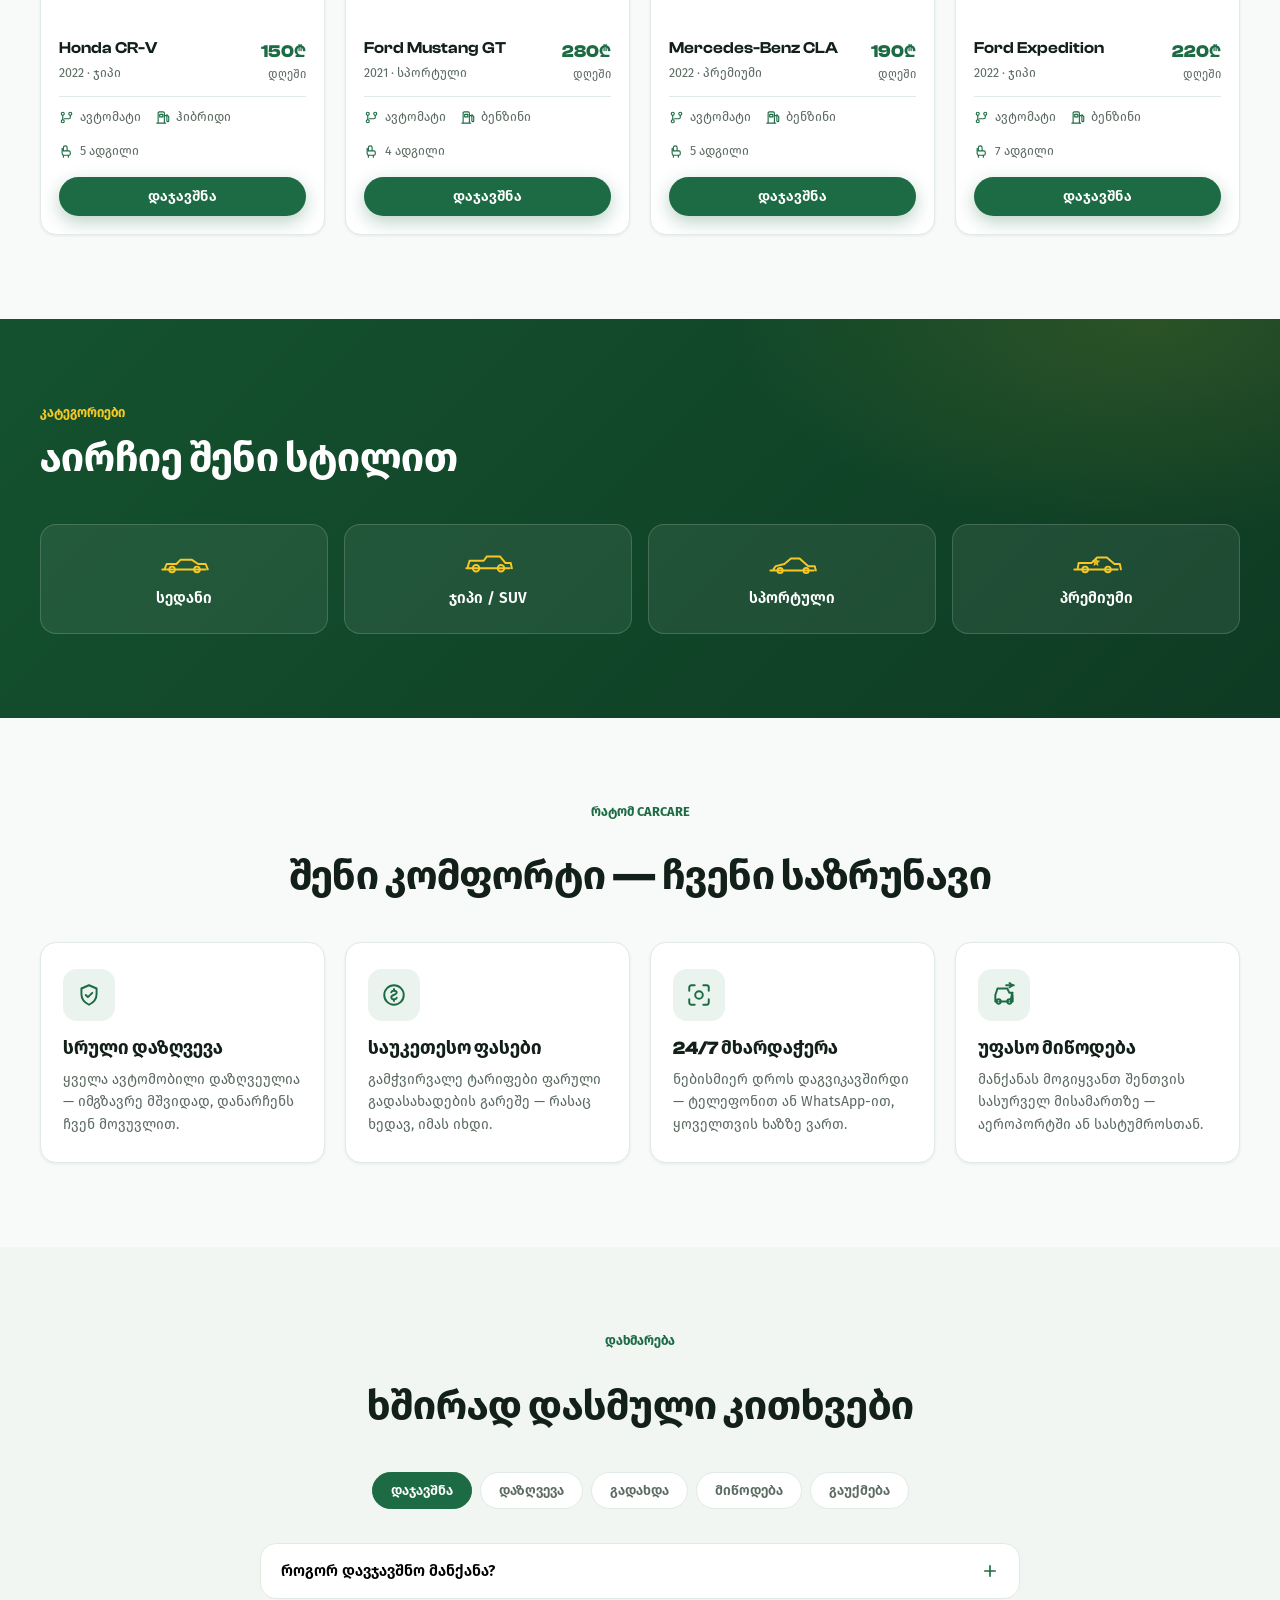
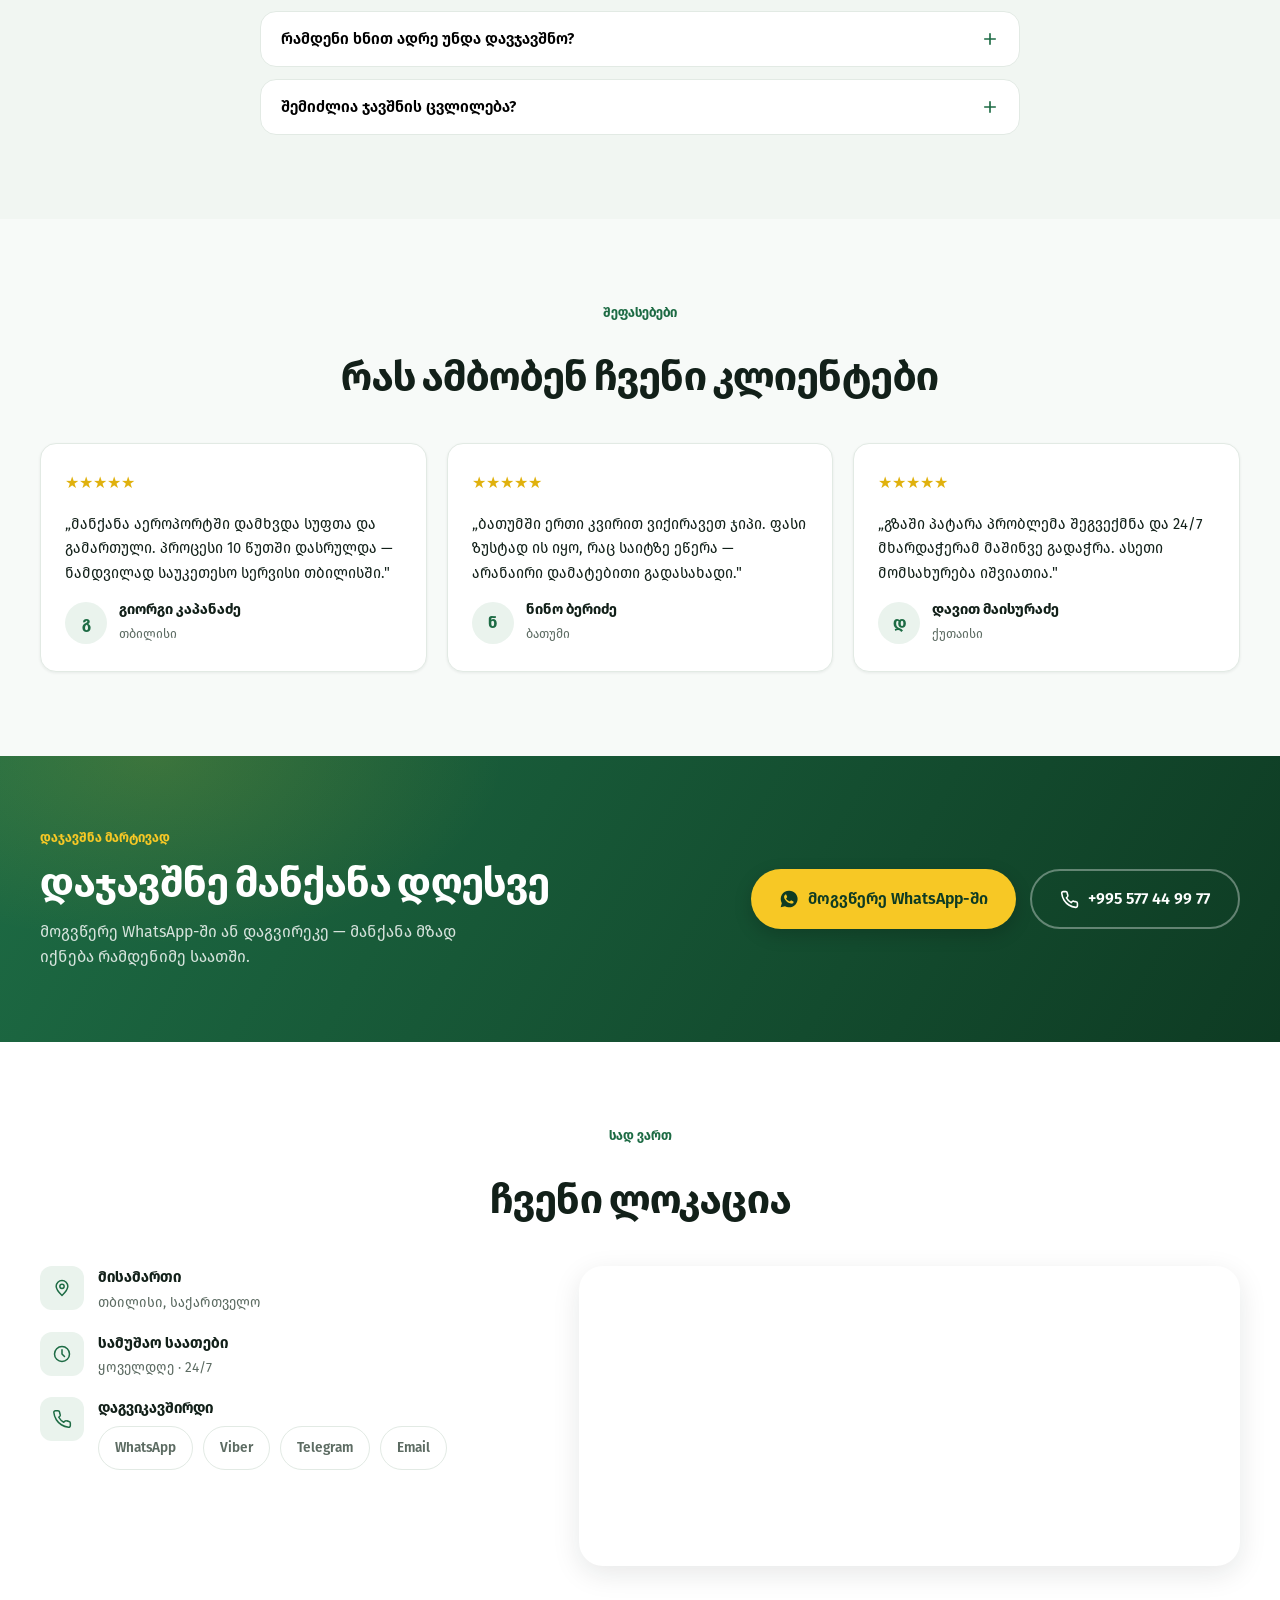
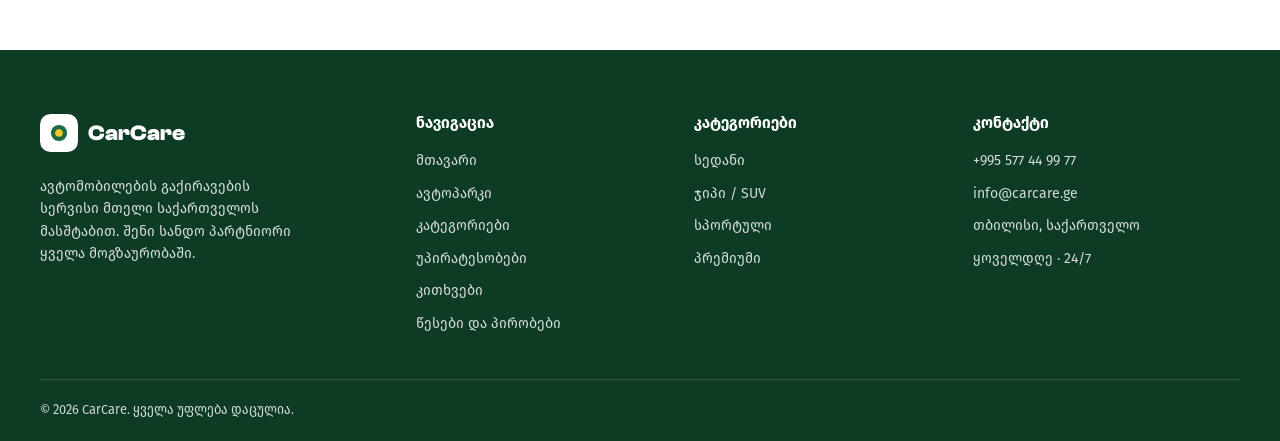
==== commit 9590c4bf: "Add booking flow, FAQ, fleet sort/search, and location section per client edits - Booking modal per " ====
--- a/index.html
+++ b/index.html
@@ -29,6 +29,7 @@
         <a href="#fleet" class="nav-link" data-i18n="nav_fleet">ავტოპარკი</a>
         <a href="#categories" class="nav-link" data-i18n="nav_categories">კატეგორიები</a>
         <a href="#why" class="nav-link" data-i18n="nav_why">უპირატესობები</a>
+        <a href="#faq" class="nav-link" data-i18n="nav_faq">კითხვები</a>
         <a href="#contact" class="nav-link" data-i18n="nav_contact">კონტაქტი</a>
       </nav>
 
@@ -52,6 +53,7 @@
     <a href="#fleet" class="mob-link" data-i18n="nav_fleet">ავტოპარკი</a>
     <a href="#categories" class="mob-link" data-i18n="nav_categories">კატეგორიები</a>
     <a href="#why" class="mob-link" data-i18n="nav_why">უპირატესობები</a>
+    <a href="#faq" class="mob-link" data-i18n="nav_faq">კითხვები</a>
     <a href="#contact" class="mob-link" data-i18n="nav_contact">კონტაქტი</a>
     <a href="https://wa.me/995577449977?text=%E1%83%92%E1%83%90%E1%83%9B%E1%83%90%E1%83%A0%E1%83%AF%E1%83%9D%E1%83%91%E1%83%90%2C%20%E1%83%9B%E1%83%98%E1%83%9C%E1%83%93%E1%83%90%20%E1%83%9B%E1%83%90%E1%83%9C%E1%83%A5%E1%83%90%E1%83%9C%E1%83%98%E1%83%A1%20%E1%83%93%E1%83%90%E1%83%AF%E1%83%90%E1%83%95%E1%83%A8%E1%83%9C%E1%83%90" class="btn btn-primary" target="_blank" rel="noopener" data-i18n="nav_cta">დაჯავშნა</a>
   </div>
@@ -142,12 +144,28 @@
           <p class="eyebrow" data-i18n="fleet_eyebrow">ავტოპარკი</p>
           <h2 data-i18n="fleet_title">გამორჩეული ავტომობილები</h2>
         </div>
-        <div class="fleet-filters" id="fleetFilters">
-          <button class="chip active" data-cat="all" data-i18n="cat_all">ყველა</button>
-          <button class="chip" data-cat="sedan" data-i18n="cat_sedan">სედანი</button>
-          <button class="chip" data-cat="suv" data-i18n="cat_suv">ჯიპი / SUV</button>
-          <button class="chip" data-cat="sport" data-i18n="cat_sport">სპორტული</button>
-          <button class="chip" data-cat="premium" data-i18n="cat_premium">პრემიუმი</button>
+      </div>
+
+      <div class="fleet-toolbar reveal">
+        <div class="fleet-search">
+          <svg viewBox="0 0 24 24" width="16" height="16" fill="none" stroke="currentColor" stroke-width="2.2" stroke-linecap="round" aria-hidden="true"><circle cx="11" cy="11" r="7"/><path d="m20 20-3.5-3.5"/></svg>
+          <input type="text" id="modelSearch" data-i18n-ph="search_ph" placeholder="მოძებნე მოდელი (მაგ: BMW)" autocomplete="off">
+          <div class="search-suggest" id="searchSuggest" hidden></div>
+        </div>
+        <div class="fleet-controls">
+          <div class="fleet-filters" id="fleetFilters">
+            <button class="chip active" data-cat="all" data-i18n="cat_all">ყველა</button>
+            <button class="chip" data-cat="sedan" data-i18n="cat_sedan">სედანი</button>
+            <button class="chip" data-cat="suv" data-i18n="cat_suv">ჯიპი / SUV</button>
+            <button class="chip" data-cat="sport" data-i18n="cat_sport">სპორტული</button>
+            <button class="chip" data-cat="premium" data-i18n="cat_premium">პრემიუმი</button>
+          </div>
+          <select id="fleetSort" class="sort-select">
+            <option value="popular" data-i18n="sort_popular">პოპულარობით</option>
+            <option value="price_asc" data-i18n="sort_price_asc">ფასი: დაბლიდან მაღლა</option>
+            <option value="price_desc" data-i18n="sort_price_desc">ფასი: მაღლიდან დაბლა</option>
+            <option value="newest" data-i18n="sort_newest">უახლესი მანქანები</option>
+          </select>
         </div>
       </div>
 
@@ -226,8 +244,87 @@
     </div>
   </section>
 
+  <!-- ===== FAQ ===== -->
+  <section class="section section-soft" id="faq">
+    <div class="container">
+      <div class="section-head center reveal">
+        <p class="eyebrow" data-i18n="faq_eyebrow">დახმარება</p>
+        <h2 data-i18n="faq_title">ხშირად დასმული კითხვები</h2>
+      </div>
+      <div class="faq-tabs reveal" id="faqTabs">
+        <button class="chip active" data-faqcat="booking" data-i18n="faq_cat_booking">დაჯავშნა</button>
+        <button class="chip" data-faqcat="insurance" data-i18n="faq_cat_insurance">დაზღვევა</button>
+        <button class="chip" data-faqcat="payment" data-i18n="faq_cat_payment">გადახდა</button>
+        <button class="chip" data-faqcat="delivery" data-i18n="faq_cat_delivery">მიწოდება</button>
+        <button class="chip" data-faqcat="cancel" data-i18n="faq_cat_cancel">გაუქმება</button>
+      </div>
+      <div class="faq-wrap reveal">
+        <div class="faq-item" data-cat="booking">
+          <button type="button" class="faq-q"><span data-i18n="faq_b1_q">როგორ დავჯავშნო მანქანა?</span><svg viewBox="0 0 24 24" width="18" height="18" fill="none" stroke="currentColor" stroke-width="2.2" stroke-linecap="round" aria-hidden="true"><path d="M12 5v14M5 12h14"/></svg></button>
+          <div class="faq-a"><div class="faq-a-inner"><p data-i18n="faq_b1_a">აირჩიე მანქანა ავტოპარკიდან, მიუთითე თარიღები და დაასრულე ჯავშანი "დაჯავშნა" ღილაკზე დაჭერით — ჩვენი გუნდი დაუყოვნებლივ დაგიდასტურებთ.</p></div></div>
+        </div>
+        <div class="faq-item" data-cat="booking">
+          <button type="button" class="faq-q"><span data-i18n="faq_b2_q">რამდენი ხნით ადრე უნდა დავჯავშნო?</span><svg viewBox="0 0 24 24" width="18" height="18" fill="none" stroke="currentColor" stroke-width="2.2" stroke-linecap="round" aria-hidden="true"><path d="M12 5v14M5 12h14"/></svg></button>
+          <div class="faq-a"><div class="faq-a-inner"><p data-i18n="faq_b2_a">სასურველია მინიმუმ 24 საათით ადრე, თუმცა სეზონზე მოთხოვნის გამო რეკომენდებულია რაც შეიძლება ადრე დაჯავშნა.</p></div></div>
+        </div>
+        <div class="faq-item" data-cat="booking">
+          <button type="button" class="faq-q"><span data-i18n="faq_b3_q">შემიძლია ჯავშნის ცვლილება?</span><svg viewBox="0 0 24 24" width="18" height="18" fill="none" stroke="currentColor" stroke-width="2.2" stroke-linecap="round" aria-hidden="true"><path d="M12 5v14M5 12h14"/></svg></button>
+          <div class="faq-a"><div class="faq-a-inner"><p data-i18n="faq_b3_a">დიახ, თარიღების ან მანქანის შეცვლა შესაძლებელია აღების დრომდე — დაგვიკავშირდი WhatsApp-ით ან ტელეფონით.</p></div></div>
+        </div>
+        <div class="faq-item" data-cat="insurance" hidden>
+          <button type="button" class="faq-q"><span data-i18n="faq_i1_q">რა სახის დაზღვევა შედის ფასში?</span><svg viewBox="0 0 24 24" width="18" height="18" fill="none" stroke="currentColor" stroke-width="2.2" stroke-linecap="round" aria-hidden="true"><path d="M12 5v14M5 12h14"/></svg></button>
+          <div class="faq-a"><div class="faq-a-inner"><p data-i18n="faq_i1_a">ყველა მანქანას აქვს საბაზისო დაზღვევა ჩართული ფასში, რომელიც ფარავს ძირითად რისკებს.</p></div></div>
+        </div>
+        <div class="faq-item" data-cat="insurance" hidden>
+          <button type="button" class="faq-q"><span data-i18n="faq_i2_q">რას მოიცავს სრული დაზღვევა?</span><svg viewBox="0 0 24 24" width="18" height="18" fill="none" stroke="currentColor" stroke-width="2.2" stroke-linecap="round" aria-hidden="true"><path d="M12 5v14M5 12h14"/></svg></button>
+          <div class="faq-a"><div class="faq-a-inner"><p data-i18n="faq_i2_a">სრული დაზღვევა (დამატებითი სერვისი) ამცირებს პასუხისმგებლობას დაზიანების შემთხვევაში თითქმის ნულამდე.</p></div></div>
+        </div>
+        <div class="faq-item" data-cat="insurance" hidden>
+          <button type="button" class="faq-q"><span data-i18n="faq_i3_q">რა ხდება ავარიის შემთხვევაში?</span><svg viewBox="0 0 24 24" width="18" height="18" fill="none" stroke="currentColor" stroke-width="2.2" stroke-linecap="round" aria-hidden="true"><path d="M12 5v14M5 12h14"/></svg></button>
+          <div class="faq-a"><div class="faq-a-inner"><p data-i18n="faq_i3_a">დაუყოვნებლივ დაგვიკავშირდი — ჩვენი გუნდი გატარებს პროცედურას დაზღვევის კომპანიასთან ერთად.</p></div></div>
+        </div>
+        <div class="faq-item" data-cat="payment" hidden>
+          <button type="button" class="faq-q"><span data-i18n="faq_p1_q">რა გადახდის მეთოდებია ხელმისაწვდომი?</span><svg viewBox="0 0 24 24" width="18" height="18" fill="none" stroke="currentColor" stroke-width="2.2" stroke-linecap="round" aria-hidden="true"><path d="M12 5v14M5 12h14"/></svg></button>
+          <div class="faq-a"><div class="faq-a-inner"><p data-i18n="faq_p1_a">ნაღდი ანგარიშსწორება, საბანკო ბარათი ან გადარიცხვა — მანქანის აღებისას ან წინასწარ.</p></div></div>
+        </div>
+        <div class="faq-item" data-cat="payment" hidden>
+          <button type="button" class="faq-q"><span data-i18n="faq_p2_q">საჭიროა თუ არა დეპოზიტი?</span><svg viewBox="0 0 24 24" width="18" height="18" fill="none" stroke="currentColor" stroke-width="2.2" stroke-linecap="round" aria-hidden="true"><path d="M12 5v14M5 12h14"/></svg></button>
+          <div class="faq-a"><div class="faq-a-inner"><p data-i18n="faq_p2_a">დიახ, აღების დროს ბრუნდებადი დეპოზიტი გადაიხდევინება, რომელიც სრულად უბრუნდება მანქანის დაბრუნებისას.</p></div></div>
+        </div>
+        <div class="faq-item" data-cat="payment" hidden>
+          <button type="button" class="faq-q"><span data-i18n="faq_p3_q">არის დამალული გადასახადები?</span><svg viewBox="0 0 24 24" width="18" height="18" fill="none" stroke="currentColor" stroke-width="2.2" stroke-linecap="round" aria-hidden="true"><path d="M12 5v14M5 12h14"/></svg></button>
+          <div class="faq-a"><div class="faq-a-inner"><p data-i18n="faq_p3_a">არა — ფასი, რომელსაც ხედავ საიტზე, არის საბოლოო ფასი (გარდა შენ მიერ არჩეული დამატებითი სერვისებისა).</p></div></div>
+        </div>
+        <div class="faq-item" data-cat="delivery" hidden>
+          <button type="button" class="faq-q"><span data-i18n="faq_d1_q">მანქანას მომაწვდიან თუ თვითონ მივიდე?</span><svg viewBox="0 0 24 24" width="18" height="18" fill="none" stroke="currentColor" stroke-width="2.2" stroke-linecap="round" aria-hidden="true"><path d="M12 5v14M5 12h14"/></svg></button>
+          <div class="faq-a"><div class="faq-a-inner"><p data-i18n="faq_d1_a">შეგვიძლია მანქანა მოგიტანოთ აეროპორტში, სასტუმროში ან სასურველ მისამართზე დამატებითი სერვისის სახით.</p></div></div>
+        </div>
+        <div class="faq-item" data-cat="delivery" hidden>
+          <button type="button" class="faq-q"><span data-i18n="faq_d2_q">რამდენ ხანში ხდება მიწოდება?</span><svg viewBox="0 0 24 24" width="18" height="18" fill="none" stroke="currentColor" stroke-width="2.2" stroke-linecap="round" aria-hidden="true"><path d="M12 5v14M5 12h14"/></svg></button>
+          <div class="faq-a"><div class="faq-a-inner"><p data-i18n="faq_d2_a">აეროპორტში ან სასტუმროში მიწოდება საშუალოდ 30-60 წუთში ხდება, შეთანხმებული დროის მიხედვით.</p></div></div>
+        </div>
+        <div class="faq-item" data-cat="delivery" hidden>
+          <button type="button" class="faq-q"><span data-i18n="faq_d3_q">მუშაობთ ქალაქგარეთაც?</span><svg viewBox="0 0 24 24" width="18" height="18" fill="none" stroke="currentColor" stroke-width="2.2" stroke-linecap="round" aria-hidden="true"><path d="M12 5v14M5 12h14"/></svg></button>
+          <div class="faq-a"><div class="faq-a-inner"><p data-i18n="faq_d3_a">დიახ, ვმუშაობთ თბილისში, ბათუმსა და ქუთაისში — სხვა ლოკაციაზე დეტალებისთვის დაგვიკავშირდი.</p></div></div>
+        </div>
+        <div class="faq-item" data-cat="cancel" hidden>
+          <button type="button" class="faq-q"><span data-i18n="faq_c1_q">შემიძლია ჯავშნის გაუქმება?</span><svg viewBox="0 0 24 24" width="18" height="18" fill="none" stroke="currentColor" stroke-width="2.2" stroke-linecap="round" aria-hidden="true"><path d="M12 5v14M5 12h14"/></svg></button>
+          <div class="faq-a"><div class="faq-a-inner"><p data-i18n="faq_c1_a">დიახ, გაუქმება უფასოა თუ მოხდება აღებამდე 24 საათით ადრე მაინც.</p></div></div>
+        </div>
+        <div class="faq-item" data-cat="cancel" hidden>
+          <button type="button" class="faq-q"><span data-i18n="faq_c2_q">დაბრუნდება თუ არა გადახდილი თანხა?</span><svg viewBox="0 0 24 24" width="18" height="18" fill="none" stroke="currentColor" stroke-width="2.2" stroke-linecap="round" aria-hidden="true"><path d="M12 5v14M5 12h14"/></svg></button>
+          <div class="faq-a"><div class="faq-a-inner"><p data-i18n="faq_c2_a">24 საათზე ადრე გაუქმებისას თანხა სრულად ბრუნდება; უფრო გვიან გაუქმებისას შესაძლოა დაერიცხოს მცირე საკომისიო.</p></div></div>
+        </div>
+        <div class="faq-item" data-cat="cancel" hidden>
+          <button type="button" class="faq-q"><span data-i18n="faq_c3_q">როგორ გავაუქმო ჯავშანი?</span><svg viewBox="0 0 24 24" width="18" height="18" fill="none" stroke="currentColor" stroke-width="2.2" stroke-linecap="round" aria-hidden="true"><path d="M12 5v14M5 12h14"/></svg></button>
+          <div class="faq-a"><div class="faq-a-inner"><p data-i18n="faq_c3_a">მოგვწერე WhatsApp-ში ან დაგვირეკე ჯავშნის ნომრით — გავაუქმებთ დაუყოვნებლივ.</p></div></div>
+        </div>
+      </div>
+    </div>
+  </section>
+
   <!-- ===== TESTIMONIALS ===== -->
-  <section class="section section-soft" id="reviews">
+  <section class="section" id="reviews">
     <div class="container">
       <div class="section-head center reveal">
         <p class="eyebrow" data-i18n="rev_eyebrow">შეფასებები</p>
@@ -283,8 +380,57 @@
     </div>
   </section>
 
+  <!-- ===== LOCATION / CONTACT ===== -->
+  <section class="section location-section" id="contact">
+    <div class="container">
+      <div class="section-head center reveal">
+        <p class="eyebrow" data-i18n="loc_eyebrow">სად ვართ</p>
+        <h2 data-i18n="loc_title">ჩვენი ლოკაცია</h2>
+      </div>
+      <div class="location-grid reveal">
+        <div class="location-info">
+          <div class="location-item">
+            <div class="location-icon">
+              <svg viewBox="0 0 24 24" width="20" height="20" fill="none" stroke="currentColor" stroke-width="1.8" stroke-linecap="round" stroke-linejoin="round" aria-hidden="true"><path d="M12 21s7-6.5 7-11a7 7 0 1 0-14 0c0 4.5 7 11 7 11z"/><circle cx="12" cy="10" r="2.6"/></svg>
+            </div>
+            <div>
+              <strong data-i18n="loc_addr_t">მისამართი</strong>
+              <span data-i18n="foot_addr">თბილისი, საქართველო</span>
+            </div>
+          </div>
+          <div class="location-item">
+            <div class="location-icon">
+              <svg viewBox="0 0 24 24" width="20" height="20" fill="none" stroke="currentColor" stroke-width="1.8" stroke-linecap="round" stroke-linejoin="round" aria-hidden="true"><circle cx="12" cy="12" r="9"/><path d="M12 7v5l3 3"/></svg>
+            </div>
+            <div>
+              <strong data-i18n="loc_hours_t">სამუშაო საათები</strong>
+              <span data-i18n="foot_hours">ყოველდღე · 24/7</span>
+            </div>
+          </div>
+          <div class="location-item">
+            <div class="location-icon">
+              <svg viewBox="0 0 24 24" width="20" height="20" fill="none" stroke="currentColor" stroke-width="1.8" stroke-linecap="round" stroke-linejoin="round" aria-hidden="true"><path d="M22 16.9v3a2 2 0 0 1-2.2 2 19.8 19.8 0 0 1-8.6-3 19.5 19.5 0 0 1-6-6 19.8 19.8 0 0 1-3-8.7A2 2 0 0 1 4.1 2h3a2 2 0 0 1 2 1.7c.1 1 .4 2 .7 2.8a2 2 0 0 1-.4 2.1L8.1 9.9a16 16 0 0 0 6 6l1.3-1.3a2 2 0 0 1 2.1-.4c.9.3 1.9.6 2.8.7a2 2 0 0 1 1.7 2z"/></svg>
+            </div>
+            <div>
+              <strong data-i18n="loc_methods_t">დაგვიკავშირდი</strong>
+              <div class="contact-methods">
+                <a href="https://wa.me/995577449977" class="contact-method" target="_blank" rel="noopener">WhatsApp</a>
+                <a href="viber://chat?number=%2B995577449977" class="contact-method">Viber</a>
+                <a href="https://t.me/+995577449977" class="contact-method" target="_blank" rel="noopener">Telegram</a>
+                <a href="mailto:info@carcare.ge" class="contact-method">Email</a>
+              </div>
+            </div>
+          </div>
+        </div>
+        <div class="map-frame">
+          <iframe src="https://www.google.com/maps?q=Tbilisi,Georgia&output=embed" loading="lazy" referrerpolicy="no-referrer-when-downgrade" title="CarCare — Google Maps"></iframe>
+        </div>
+      </div>
+    </div>
+  </section>
+
   <!-- ===== FOOTER ===== -->
-  <footer class="footer" id="contact">
+  <footer class="footer">
     <div class="container footer-grid">
       <div class="footer-brand">
         <a href="#top" class="logo logo-light" aria-label="CarCare">
@@ -303,6 +449,8 @@
         <a href="#fleet" data-i18n="nav_fleet">ავტოპარკი</a>
         <a href="#categories" data-i18n="nav_categories">კატეგორიები</a>
         <a href="#why" data-i18n="nav_why">უპირატესობები</a>
+        <a href="#faq" data-i18n="nav_faq">კითხვები</a>
+        <a href="#" class="js-terms-link" data-i18n="foot_terms">წესები და პირობები</a>
       </div>
       <div class="footer-col">
         <h4 data-i18n="foot_cats">კატეგორიები</h4>
@@ -324,6 +472,110 @@
     </div>
   </footer>
 
+  <!-- ===== BOOKING MODAL ===== -->
+  <div class="modal-backdrop" id="bookingModal" aria-hidden="true">
+    <div class="modal" role="dialog" aria-modal="true" aria-labelledby="modalCarName">
+      <button type="button" class="modal-close" aria-label="Close">
+        <svg viewBox="0 0 24 24" width="18" height="18" fill="none" stroke="currentColor" stroke-width="2.2" stroke-linecap="round" aria-hidden="true"><path d="M6 6l12 12M18 6 6 18"/></svg>
+      </button>
+      <div class="modal-head">
+        <p class="eyebrow" data-i18n="book_modal_eyebrow">დაჯავშნა</p>
+        <h2 data-i18n="book_modal_title" style="font-size:1.3rem">დაასრულე ჯავშანი</h2>
+      </div>
+      <div class="modal-car">
+        <img id="modalCarImg" src="" alt="">
+        <div>
+          <strong id="modalCarName"></strong>
+          <span id="modalCarMeta"></span>
+        </div>
+      </div>
+      <div class="modal-body">
+        <div class="modal-col">
+          <p class="modal-label" data-i18n="cal_label">აირჩიე თარიღები</p>
+          <div class="cal-head">
+            <button type="button" class="cal-nav" id="calPrev" aria-label="Previous month">‹</button>
+            <span class="cal-title" id="calTitle"></span>
+            <button type="button" class="cal-nav" id="calNext" aria-label="Next month">›</button>
+          </div>
+          <div class="cal-grid" id="calGrid"></div>
+          <div class="cal-legend">
+            <span class="lg-free"><i></i><span data-i18n="cal_legend_free">თავისუფალია</span></span>
+            <span class="lg-booked"><i></i><span data-i18n="cal_legend_booked">დაკავებულია</span></span>
+            <span class="lg-sel"><i></i><span data-i18n="cal_legend_sel">არჩეული</span></span>
+          </div>
+          <div class="cal-range-txt" id="calRangeTxt"></div>
+
+          <p class="modal-label" style="margin-top:22px" data-i18n="addons_label">დამატებითი სერვისები</p>
+          <div class="addon-list" id="addonList"></div>
+        </div>
+        <div class="modal-col">
+          <p class="modal-label" data-i18n="price_label">ფასის დეტალები</p>
+          <div class="price-box">
+            <div class="price-row"><span data-i18n="price_daily">დღიური ფასი</span><strong id="priceDaily"></strong></div>
+            <div class="price-row"><span data-i18n="price_days">დღეების რაოდენობა</span><strong id="priceDays"></strong></div>
+            <div class="price-row"><span data-i18n="price_addons">დამატებითი გადასახადები</span><strong id="priceAddons"></strong></div>
+            <div class="price-row"><span data-i18n="price_deposit">დეპოზიტი (ბრუნდება)</span><strong id="priceDeposit"></strong></div>
+            <div class="price-row"><span data-i18n="price_insurance">დაზღვევა</span><strong id="priceInsurance"></strong></div>
+            <div class="price-row total"><span data-i18n="price_total">ჯამური ფასი</span><strong id="priceTotal"></strong></div>
+            <div class="price-includes">
+              <p data-i18n="price_includes_title">რას მოიცავს ფასი</p>
+              <ul>
+                <li><svg viewBox="0 0 24 24" width="14" height="14" fill="none" stroke="currentColor" stroke-width="2.4" stroke-linecap="round" aria-hidden="true"><path d="M20 6 9 17l-5-5"/></svg><span data-i18n="incl1">შეუზღუდავი გარბენი</span></li>
+                <li><svg viewBox="0 0 24 24" width="14" height="14" fill="none" stroke="currentColor" stroke-width="2.4" stroke-linecap="round" aria-hidden="true"><path d="M20 6 9 17l-5-5"/></svg><span data-i18n="incl2">საბაზისო დაზღვევა</span></li>
+                <li><svg viewBox="0 0 24 24" width="14" height="14" fill="none" stroke="currentColor" stroke-width="2.4" stroke-linecap="round" aria-hidden="true"><path d="M20 6 9 17l-5-5"/></svg><span data-i18n="incl3">24/7 მხარდაჭერა</span></li>
+                <li><svg viewBox="0 0 24 24" width="14" height="14" fill="none" stroke="currentColor" stroke-width="2.4" stroke-linecap="round" aria-hidden="true"><path d="M20 6 9 17l-5-5"/></svg><span data-i18n="incl4">უფასო წაყვანა-მოყვანა ქალაქში</span></li>
+              </ul>
+            </div>
+          </div>
+        </div>
+      </div>
+      <div class="modal-footer">
+        <button type="button" class="btn btn-primary btn-lg" id="confirmBooking">
+          <svg viewBox="0 0 24 24" width="19" height="19" fill="currentColor" aria-hidden="true"><path d="M12 2a10 10 0 0 0-8.6 15L2 22l5.2-1.4A10 10 0 1 0 12 2zm5.6 14.1c-.2.7-1.2 1.3-1.9 1.4-.5.1-1.2.2-3.5-.7-2.9-1.2-4.8-4.1-4.9-4.3-.1-.2-1.2-1.6-1.2-3s.7-2.1 1-2.4c.2-.3.5-.4.7-.4h.5c.2 0 .4 0 .6.5l.8 2c.1.2.1.4 0 .6l-.4.6-.5.5c-.2.2-.3.4-.1.7.1.3.7 1.2 1.6 1.9 1.1 1 2 1.3 2.3 1.4.3.1.5.1.7-.1l.9-1c.2-.3.4-.2.7-.1l1.9.9c.3.1.5.2.6.4 0 .1 0 .6-.2 1.1z"/></svg>
+          <span data-i18n="book_confirm">ჯავშნის დადასტურება WhatsApp-ით</span>
+        </button>
+      </div>
+    </div>
+  </div>
+
+  <!-- ===== TERMS MODAL ===== -->
+  <div class="modal-backdrop" id="termsModal" aria-hidden="true">
+    <div class="modal terms-modal" role="dialog" aria-modal="true" aria-labelledby="termsTitle">
+      <button type="button" class="modal-close" aria-label="Close">
+        <svg viewBox="0 0 24 24" width="18" height="18" fill="none" stroke="currentColor" stroke-width="2.2" stroke-linecap="round" aria-hidden="true"><path d="M6 6l12 12M18 6 6 18"/></svg>
+      </button>
+      <div class="modal-head">
+        <p class="eyebrow" data-i18n="faq_eyebrow">დახმარება</p>
+        <h2 id="termsTitle" data-i18n="terms_title" style="font-size:1.3rem">წესები და პირობები</h2>
+      </div>
+      <div class="modal-body">
+        <div class="modal-col">
+          <h4 data-i18n="terms_h1">გაქირავების პირობები</h4>
+          <ul>
+            <li data-i18n="terms_h1_1">მძღოლს უნდა ჰქონდეს მინიმუმ 21 წელი და მინიმუმ 1 წლიანი მართვის გამოცდილება.</li>
+            <li data-i18n="terms_h1_2">საჭიროა მოქმედი მართვის მოწმობა და პირადობის დამადასტურებელი დოკუმენტი.</li>
+            <li data-i18n="terms_h1_3">მანქანა გაიცემა და მიიღება შეთანხმებულ ლოკაციაზე, შეთანხმებულ დროს.</li>
+          </ul>
+          <h4 data-i18n="terms_h2">დეპოზიტი და გადახდა</h4>
+          <ul>
+            <li data-i18n="terms_h2_1">ბრუნდებადი დეპოზიტი გადაიხდევინება მანქანის აღებისას და ბრუნდება დაზიანების არარსებობის შემთხვევაში.</li>
+            <li data-i18n="terms_h2_2">ჯამური ღირებულება მოიცავს დღიურ ტარიფს — დამატებითი სერვისები ცალკე ანგარიშდება.</li>
+          </ul>
+          <h4 data-i18n="terms_h3">საწვავი და გარბენი</h4>
+          <ul>
+            <li data-i18n="terms_h3_1">მანქანა გაიცემა სავსე ბაკით და უნდა დაბრუნდეს იმავე დონეზე.</li>
+            <li data-i18n="terms_h3_2">გარბენზე შეზღუდვა არ ვრცელდება სტანდარტულ ჯავშანზე.</li>
+          </ul>
+          <h4 data-i18n="terms_h4">გაუქმება</h4>
+          <ul>
+            <li data-i18n="terms_h4_1">უფასო გაუქმება შესაძლებელია აღებამდე 24 საათით ადრე.</li>
+            <li data-i18n="terms_h4_2">უფრო გვიან გაუქმებისას შესაძლოა დაერიცხოს მცირე საკომისიო.</li>
+          </ul>
+        </div>
+      </div>
+    </div>
+  </div>
+
   <script src="js/main.js"></script>
 </body>
 </html>
--- a/css/style.css
+++ b/css/style.css
@@ -690,12 +690,317 @@
   gap: 8px;
 }
 
+/* ============ FLEET TOOLBAR ============ */
+.fleet-toolbar {
+  display: flex;
+  align-items: flex-start;
+  justify-content: space-between;
+  flex-wrap: wrap;
+  gap: 16px;
+  margin-bottom: 26px;
+}
+.fleet-search { position: relative; width: 280px; max-width: 100%; }
+.fleet-search input {
+  font-family: var(--font-geo);
+  font-size: .9rem;
+  color: var(--ink);
+  background: var(--surface);
+  border: 1.5px solid var(--line);
+  border-radius: 12px;
+  padding: 11px 14px 11px 40px;
+  width: 100%;
+  outline: none;
+  transition: border-color .2s ease;
+}
+.fleet-search input:focus { border-color: var(--green); }
+.fleet-search svg {
+  position: absolute;
+  left: 13px; top: 50%;
+  transform: translateY(-50%);
+  color: var(--muted);
+  pointer-events: none;
+}
+.search-suggest {
+  position: absolute;
+  left: 0; right: 0; top: calc(100% + 6px);
+  background: var(--surface);
+  border: 1px solid var(--line);
+  border-radius: 14px;
+  box-shadow: var(--shadow-md);
+  padding: 6px;
+  max-height: 280px;
+  overflow-y: auto;
+  z-index: 20;
+}
+.suggest-group { padding: 6px 10px 2px; font-size: .72rem; font-weight: 700; color: var(--muted); text-transform: uppercase; }
+.suggest-item {
+  display: flex;
+  align-items: center;
+  justify-content: space-between;
+  gap: 10px;
+  width: 100%;
+  padding: 9px 10px;
+  border-radius: 9px;
+  font-size: .88rem;
+  text-align: left;
+  transition: background-color .15s ease;
+}
+.suggest-item:hover, .suggest-item.active { background: var(--green-tint); color: var(--green-dark); }
+.suggest-item span:last-child { font-size: .78rem; color: var(--muted); }
+.suggest-empty { padding: 14px 10px; font-size: .85rem; color: var(--muted); text-align: center; }
+.fleet-controls { display: flex; align-items: center; gap: 10px; flex-wrap: wrap; }
+.sort-select {
+  font-family: var(--font-geo);
+  font-size: .85rem;
+  font-weight: 600;
+  color: var(--ink);
+  background: var(--surface);
+  border: 1.5px solid var(--line);
+  border-radius: 999px;
+  padding: 9px 16px;
+  outline: none;
+  transition: border-color .2s ease;
+}
+.sort-select:focus { border-color: var(--green); }
+
+/* ============ FAQ ============ */
+.faq-tabs { display: flex; flex-wrap: wrap; gap: 8px; justify-content: center; margin-bottom: 34px; }
+.faq-wrap { max-width: 760px; margin-inline: auto; display: flex; flex-direction: column; gap: 12px; }
+.faq-item {
+  background: var(--surface);
+  border: 1px solid var(--line);
+  border-radius: var(--radius);
+  overflow: hidden;
+}
+.faq-item[hidden] { display: none; }
+.faq-q {
+  display: flex;
+  align-items: center;
+  justify-content: space-between;
+  gap: 14px;
+  width: 100%;
+  text-align: left;
+  padding: 18px 20px;
+  font-weight: 600;
+  font-size: .96rem;
+}
+.faq-q svg { flex: none; color: var(--green); transition: transform .25s ease; }
+.faq-item.open .faq-q svg { transform: rotate(45deg); }
+.faq-a {
+  display: grid;
+  grid-template-rows: 0fr;
+  transition: grid-template-rows .3s ease;
+}
+.faq-a-inner { overflow: hidden; }
+.faq-a p { padding: 0 20px 20px; color: var(--muted); font-size: .9rem; line-height: 1.65; }
+.faq-item.open .faq-a { grid-template-rows: 1fr; }
+
+/* ============ MODAL (booking / terms) ============ */
+.modal-backdrop {
+  position: fixed; inset: 0;
+  background: rgba(14, 24, 18, .55);
+  backdrop-filter: blur(2px);
+  z-index: 200;
+  display: flex;
+  align-items: center;
+  justify-content: center;
+  padding: 20px;
+  opacity: 0;
+  pointer-events: none;
+  transition: opacity .25s ease;
+}
+.modal-backdrop.open { opacity: 1; pointer-events: auto; }
+.modal {
+  background: var(--surface);
+  border-radius: var(--radius-lg);
+  box-shadow: var(--shadow-lg);
+  width: min(760px, 100%);
+  max-height: 88vh;
+  overflow-y: auto;
+  position: relative;
+  transform: translateY(18px) scale(.98);
+  opacity: 0;
+  transition: transform .3s ease, opacity .3s ease;
+}
+.modal-backdrop.open .modal { transform: none; opacity: 1; }
+.modal-close {
+  position: absolute;
+  top: 16px; right: 16px;
+  width: 36px; height: 36px;
+  display: grid;
+  place-items: center;
+  border-radius: 50%;
+  background: var(--bg);
+  color: var(--muted);
+  transition: background-color .2s ease, color .2s ease;
+  z-index: 2;
+}
+.modal-close:hover { background: var(--green-tint); color: var(--green); }
+.modal-head {
+  padding: 26px 26px 0;
+}
+.modal-head .eyebrow { margin-bottom: 4px; }
+.modal-car {
+  display: flex;
+  align-items: center;
+  gap: 14px;
+  padding: 20px 26px;
+  border-bottom: 1px solid var(--line);
+}
+.modal-car img { width: 84px; height: 60px; object-fit: cover; border-radius: 10px; flex: none; }
+.modal-car strong { font-family: var(--font-display); font-size: 1.05rem; }
+.modal-car span { display: block; font-size: .8rem; color: var(--muted); margin-top: 2px; }
+.modal-body {
+  display: grid;
+  grid-template-columns: 1.1fr 1fr;
+  gap: 0;
+}
+.modal-col { padding: 22px 26px; }
+.modal-col + .modal-col { border-left: 1px solid var(--line); }
+.modal-label { font-size: .78rem; font-weight: 700; color: var(--muted); text-transform: uppercase; margin-bottom: 12px; }
+.modal-footer {
+  padding: 20px 26px 26px;
+  border-top: 1px solid var(--line);
+}
+.modal-footer .btn { width: 100%; }
+.terms-modal .modal-col { border-left: none; }
+.terms-modal .modal-body { grid-template-columns: 1fr; }
+.terms-modal h4 { font-family: var(--font-display); font-size: .98rem; margin: 18px 0 6px; }
+.terms-modal h4:first-child { margin-top: 0; }
+.terms-modal p, .terms-modal li { font-size: .88rem; color: var(--muted); line-height: 1.7; }
+.terms-modal ul { padding-left: 20px; margin-top: 4px; }
+
+/* ============ CALENDAR ============ */
+.cal-head {
+  display: flex;
+  align-items: center;
+  justify-content: space-between;
+  margin-bottom: 12px;
+}
+.cal-nav {
+  width: 30px; height: 30px;
+  display: grid;
+  place-items: center;
+  border-radius: 8px;
+  background: var(--bg);
+  color: var(--ink);
+  transition: background-color .2s ease;
+}
+.cal-nav:hover { background: var(--green-tint); color: var(--green); }
+.cal-title { font-weight: 700; font-size: .9rem; font-family: var(--font-display); }
+.cal-grid {
+  display: grid;
+  grid-template-columns: repeat(7, 1fr);
+  gap: 4px;
+}
+.cal-dow { text-align: center; font-size: .7rem; color: var(--muted); font-weight: 600; padding-bottom: 4px; }
+.cal-day {
+  aspect-ratio: 1;
+  display: grid;
+  place-items: center;
+  border-radius: 9px;
+  font-size: .82rem;
+  color: var(--ink);
+  transition: background-color .15s ease, color .15s ease;
+}
+.cal-day.empty { visibility: hidden; }
+.cal-day.booked { color: var(--muted); text-decoration: line-through; cursor: not-allowed; opacity: .5; }
+.cal-day.past { color: var(--muted); opacity: .35; cursor: not-allowed; }
+.cal-day:not(.booked):not(.past):not(.empty):hover { background: var(--green-tint); }
+.cal-day.in-range { background: var(--green-tint); border-radius: 0; }
+.cal-day.range-start { background: var(--green); color: #fff; border-radius: 9px 0 0 9px; }
+.cal-day.range-end { background: var(--green); color: #fff; border-radius: 0 9px 9px 0; }
+.cal-day.range-start.range-end { border-radius: 9px; }
+.cal-legend { display: flex; flex-wrap: wrap; gap: 14px; margin-top: 14px; font-size: .76rem; color: var(--muted); }
+.cal-legend span { display: inline-flex; align-items: center; gap: 6px; }
+.cal-legend i { width: 10px; height: 10px; border-radius: 3px; display: inline-block; }
+.cal-legend .lg-free i { background: var(--green-tint); border: 1px solid var(--line); }
+.cal-legend .lg-booked i { background: var(--line); }
+.cal-legend .lg-sel i { background: var(--green); }
+.cal-range-txt { margin-top: 14px; font-size: .84rem; background: var(--bg); border-radius: 10px; padding: 10px 12px; }
+.cal-range-txt strong { color: var(--green); }
+
+/* ============ ADDONS ============ */
+.addon-list { display: flex; flex-direction: column; gap: 8px; margin-bottom: 20px; }
+.addon-item {
+  display: flex;
+  align-items: center;
+  gap: 10px;
+  padding: 10px 12px;
+  border: 1.5px solid var(--line);
+  border-radius: 12px;
+  cursor: pointer;
+  transition: border-color .2s ease, background-color .2s ease;
+  font-size: .86rem;
+}
+.addon-item:has(input:checked) { border-color: var(--green); background: var(--green-tint); }
+.addon-item input { accent-color: var(--green); width: 17px; height: 17px; flex: none; }
+.addon-item .addon-name { flex: 1; }
+.addon-item .addon-price { color: var(--muted); font-size: .8rem; white-space: nowrap; }
+.price-box { background: var(--bg); border-radius: 14px; padding: 16px 18px; display: flex; flex-direction: column; gap: 9px; }
+.price-row { display: flex; align-items: baseline; justify-content: space-between; font-size: .86rem; color: var(--muted); }
+.price-row strong { color: var(--ink); font-weight: 600; }
+.price-row.total { border-top: 1px dashed var(--line); padding-top: 10px; margin-top: 2px; font-size: .96rem; }
+.price-row.total strong { font-family: var(--font-display); font-size: 1.2rem; color: var(--green); }
+.price-includes { margin-top: 4px; }
+.price-includes p { font-size: .74rem; font-weight: 700; color: var(--muted); text-transform: uppercase; margin-bottom: 6px; }
+.price-includes ul { list-style: none; display: flex; flex-direction: column; gap: 5px; }
+.price-includes li { font-size: .8rem; color: var(--muted); display: flex; align-items: center; gap: 7px; }
+.price-includes li svg { flex: none; color: var(--green); }
+
+/* ============ LOCATION / CONTACT STRIP ============ */
+.location-section { background: var(--surface); }
+.location-grid {
+  display: grid;
+  grid-template-columns: 1fr 1.3fr;
+  gap: 30px;
+  align-items: stretch;
+}
+.location-info { display: flex; flex-direction: column; gap: 18px; }
+.location-item { display: flex; align-items: flex-start; gap: 14px; }
+.location-icon {
+  width: 44px; height: 44px;
+  flex: none;
+  display: grid;
+  place-items: center;
+  border-radius: 12px;
+  background: var(--green-tint);
+  color: var(--green);
+}
+.location-item strong { display: block; font-size: .92rem; margin-bottom: 2px; }
+.location-item span, .location-item a { font-size: .85rem; color: var(--muted); display: block; }
+.location-item a:hover { color: var(--green); }
+.contact-methods { display: flex; gap: 10px; margin-top: 6px; flex-wrap: wrap; }
+.contact-method {
+  display: inline-flex;
+  align-items: center;
+  gap: 8px;
+  padding: 10px 16px;
+  border-radius: 999px;
+  border: 1.5px solid var(--line);
+  font-size: .84rem;
+  font-weight: 600;
+  transition: border-color .2s ease, color .2s ease, transform .2s ease;
+}
+.contact-method:hover { border-color: var(--green); color: var(--green); transform: translateY(-2px); }
+.map-frame {
+  border-radius: var(--radius-lg);
+  overflow: hidden;
+  box-shadow: var(--shadow-md);
+  min-height: 300px;
+}
+.map-frame iframe { width: 100%; height: 100%; border: 0; display: block; }
+
 /* ============ RESPONSIVE ============ */
 @media (max-width: 1024px) {
   .fleet-grid { grid-template-columns: repeat(3, 1fr); }
   .why-grid { grid-template-columns: repeat(2, 1fr); }
   .search-bar { grid-template-columns: repeat(2, 1fr); }
   .btn-search { grid-column: 1 / -1; }
+  .modal-body { grid-template-columns: 1fr; }
+  .modal-col + .modal-col { border-left: none; border-top: 1px solid var(--line); }
+  .location-grid { grid-template-columns: 1fr; }
+  .map-frame { min-height: 260px; }
 }
 @media (max-width: 860px) {
   .nav-links { display: none; }
@@ -711,6 +1016,10 @@
   .cat-grid { grid-template-columns: repeat(2, 1fr); }
   .footer-grid { grid-template-columns: 1fr 1fr; }
   .section { padding: 64px 0; }
+  .fleet-toolbar { flex-direction: column; align-items: stretch; }
+  .fleet-search { width: 100%; }
+  .fleet-controls { justify-content: space-between; }
+  .modal-car img { width: 64px; height: 46px; }
 }
 @media (max-width: 560px) {
   .container { width: min(1200px, 100% - 32px); }
@@ -730,4 +1039,11 @@
   .hero-btns .btn { flex: 1; min-width: 150px; }
   .cta-actions { width: 100%; }
   .cta-actions .btn { flex: 1; min-width: 220px; }
-}
+  .faq-q { padding: 15px 16px; font-size: .9rem; }
+  .faq-a p { padding: 0 16px 16px; }
+  .modal-col { padding: 18px 18px; }
+  .modal-car { padding: 16px 18px; }
+  .modal-footer { padding: 16px 18px 22px; }
+  .contact-methods { gap: 8px; }
+  .contact-method { padding: 9px 13px; font-size: .8rem; }
+}
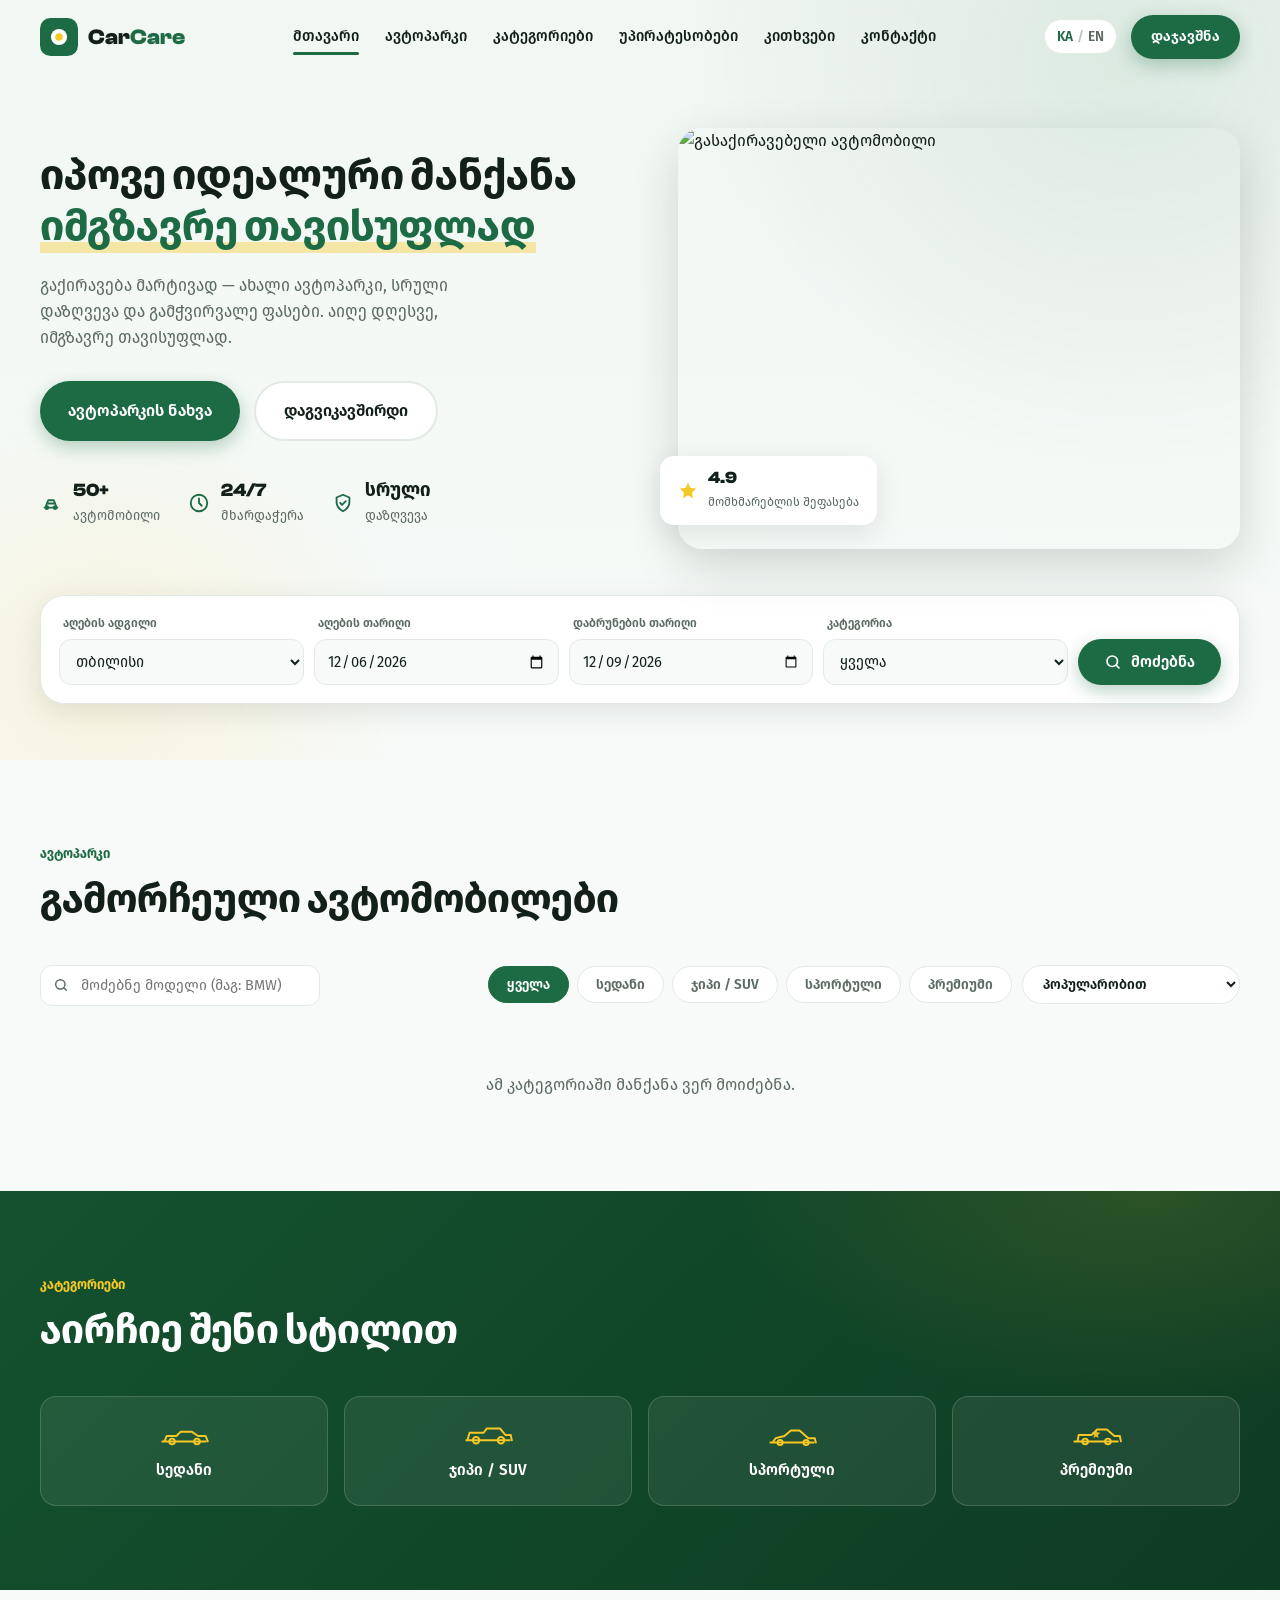
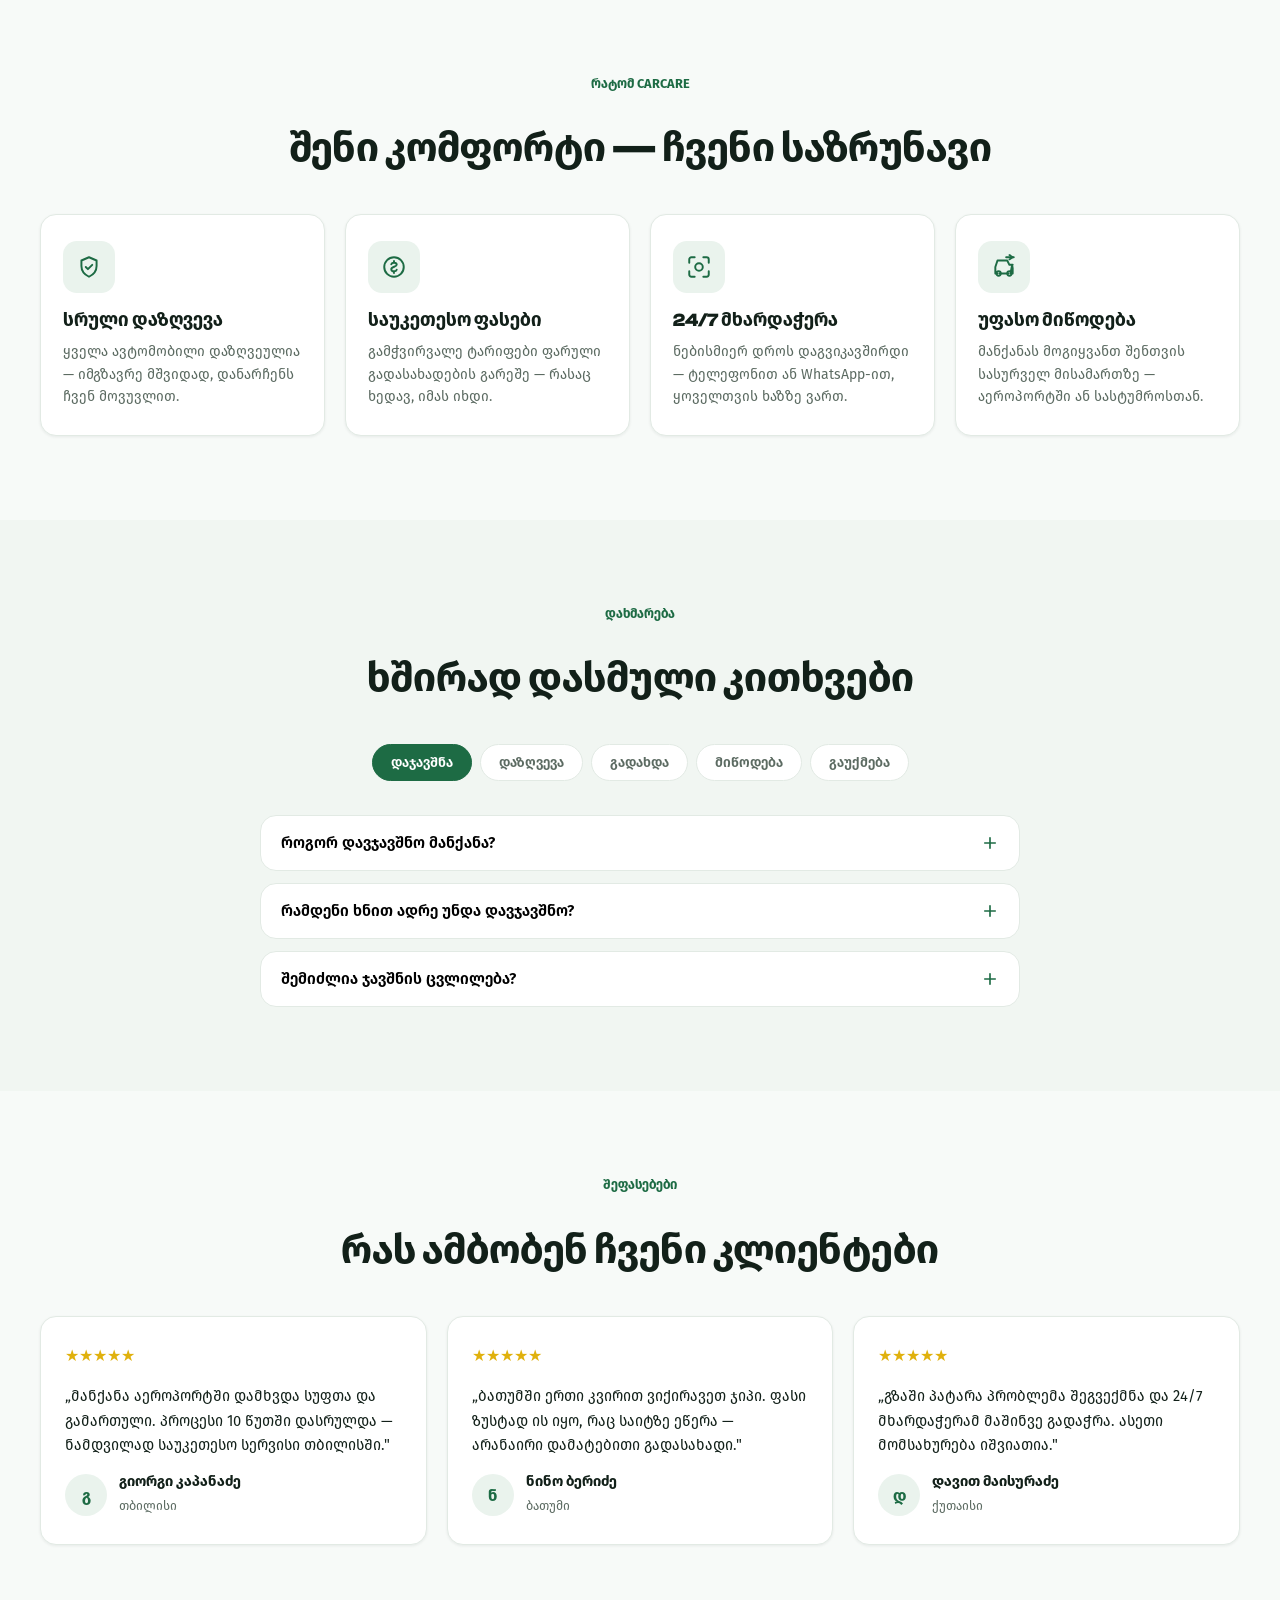
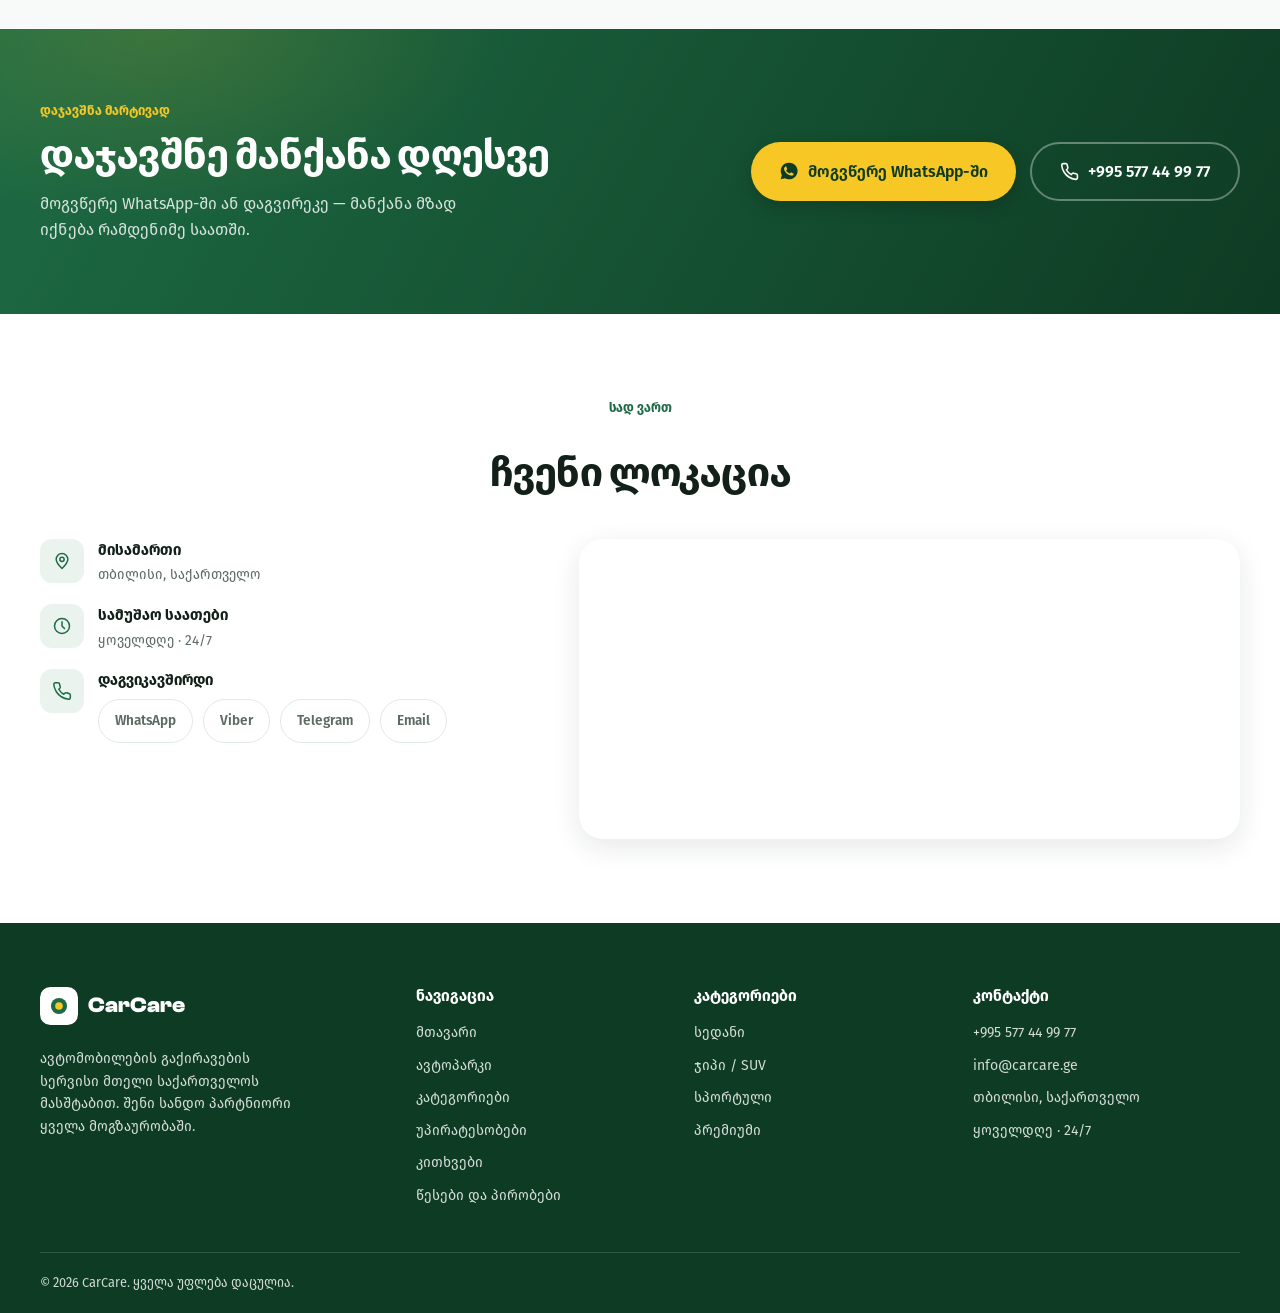
==== commit 423ac238: "Add Supabase-backed admin panel: car CRUD, owner notes, booking calendar Phase 1 of admin panel requ" ====
--- a/index.html
+++ b/index.html
@@ -576,6 +576,8 @@
     </div>
   </div>
 
+  <script src="https://cdn.jsdelivr.net/npm/@supabase/supabase-js@2"></script>
+  <script src="js/supabase-client.js"></script>
   <script src="js/main.js"></script>
 </body>
 </html>
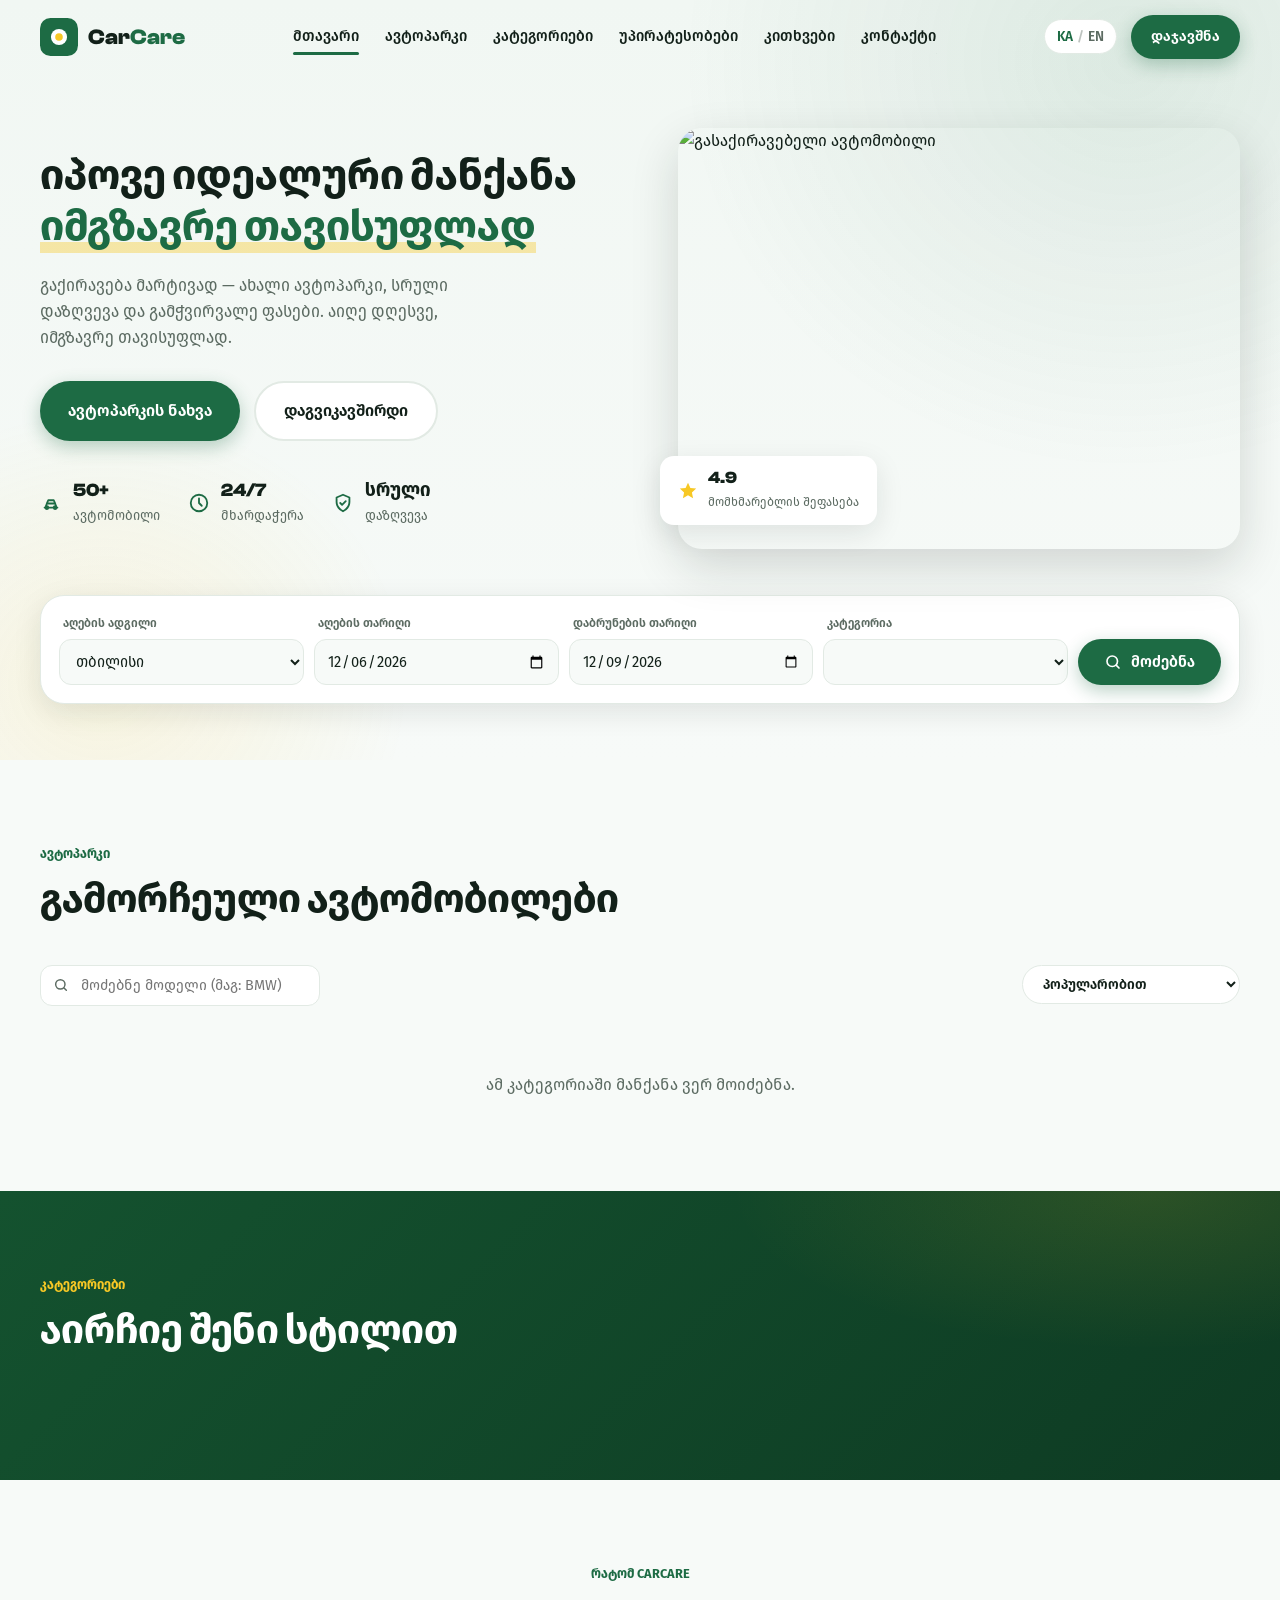
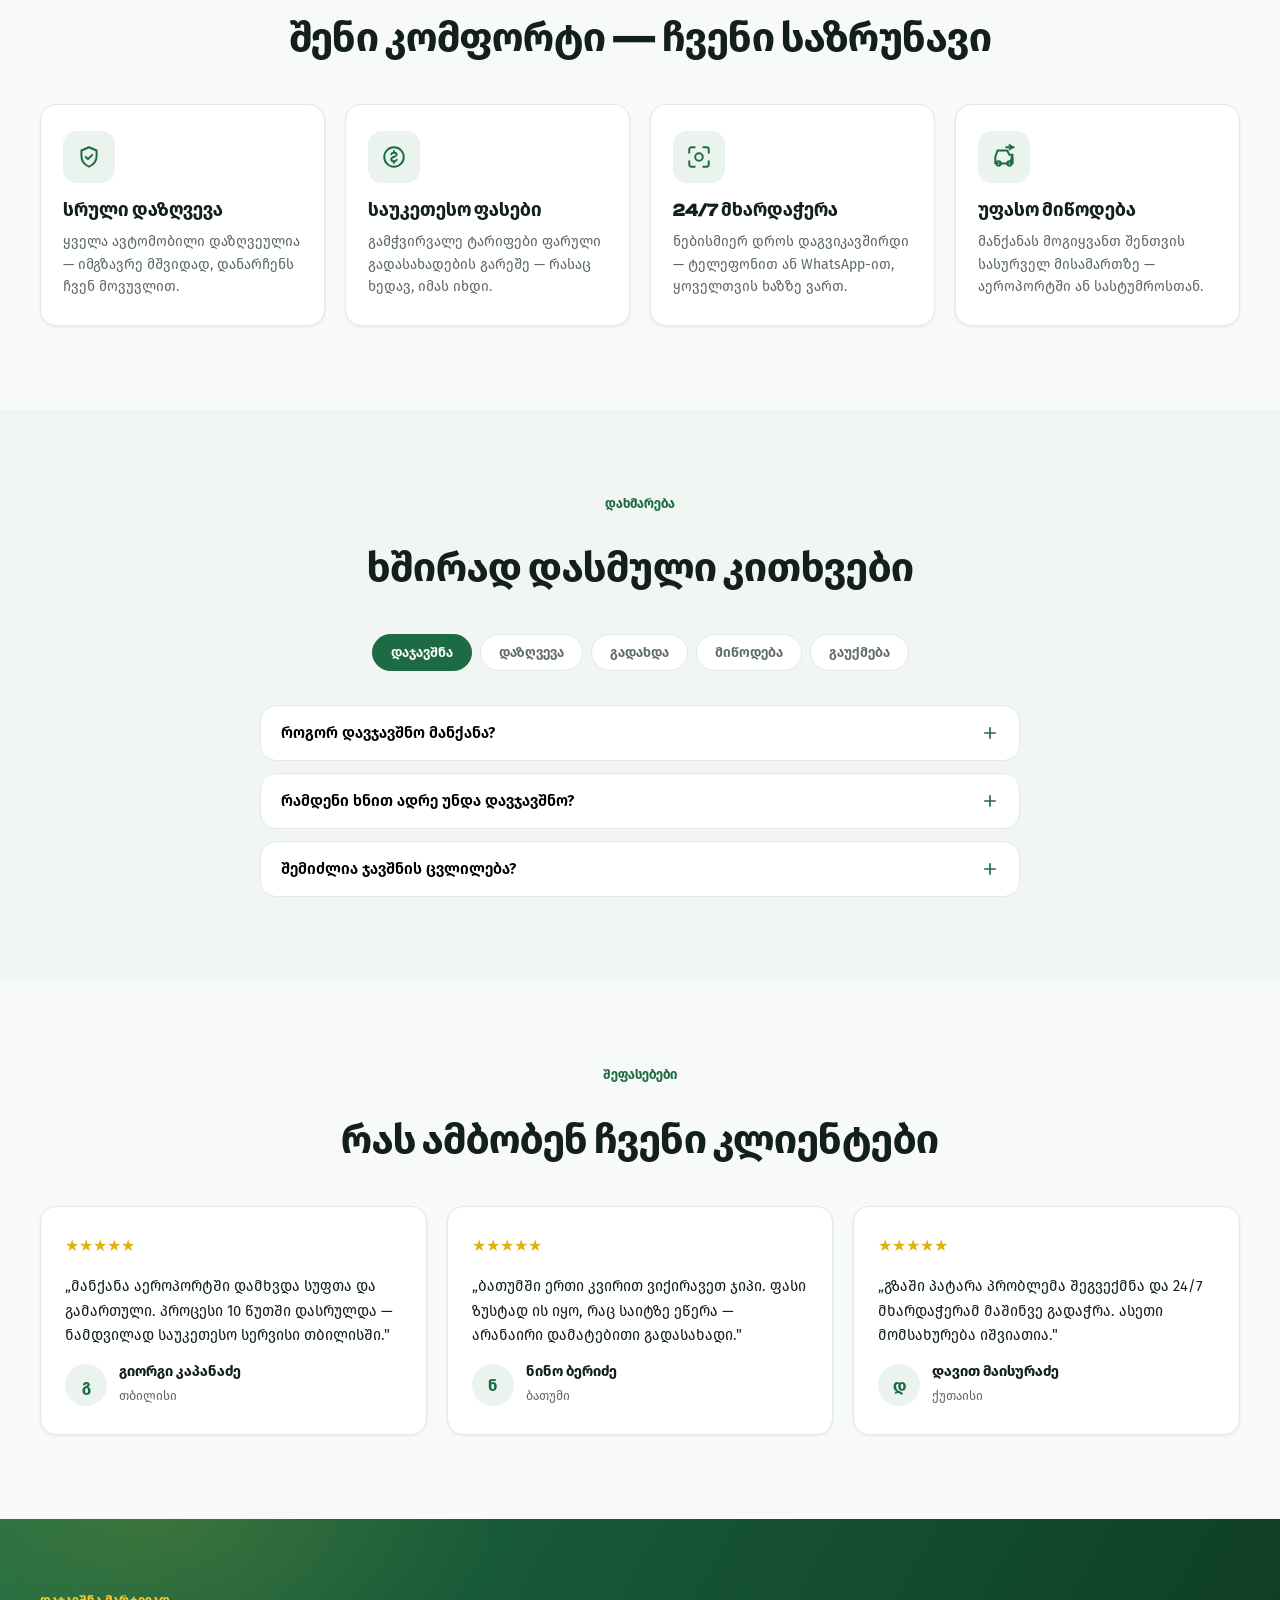
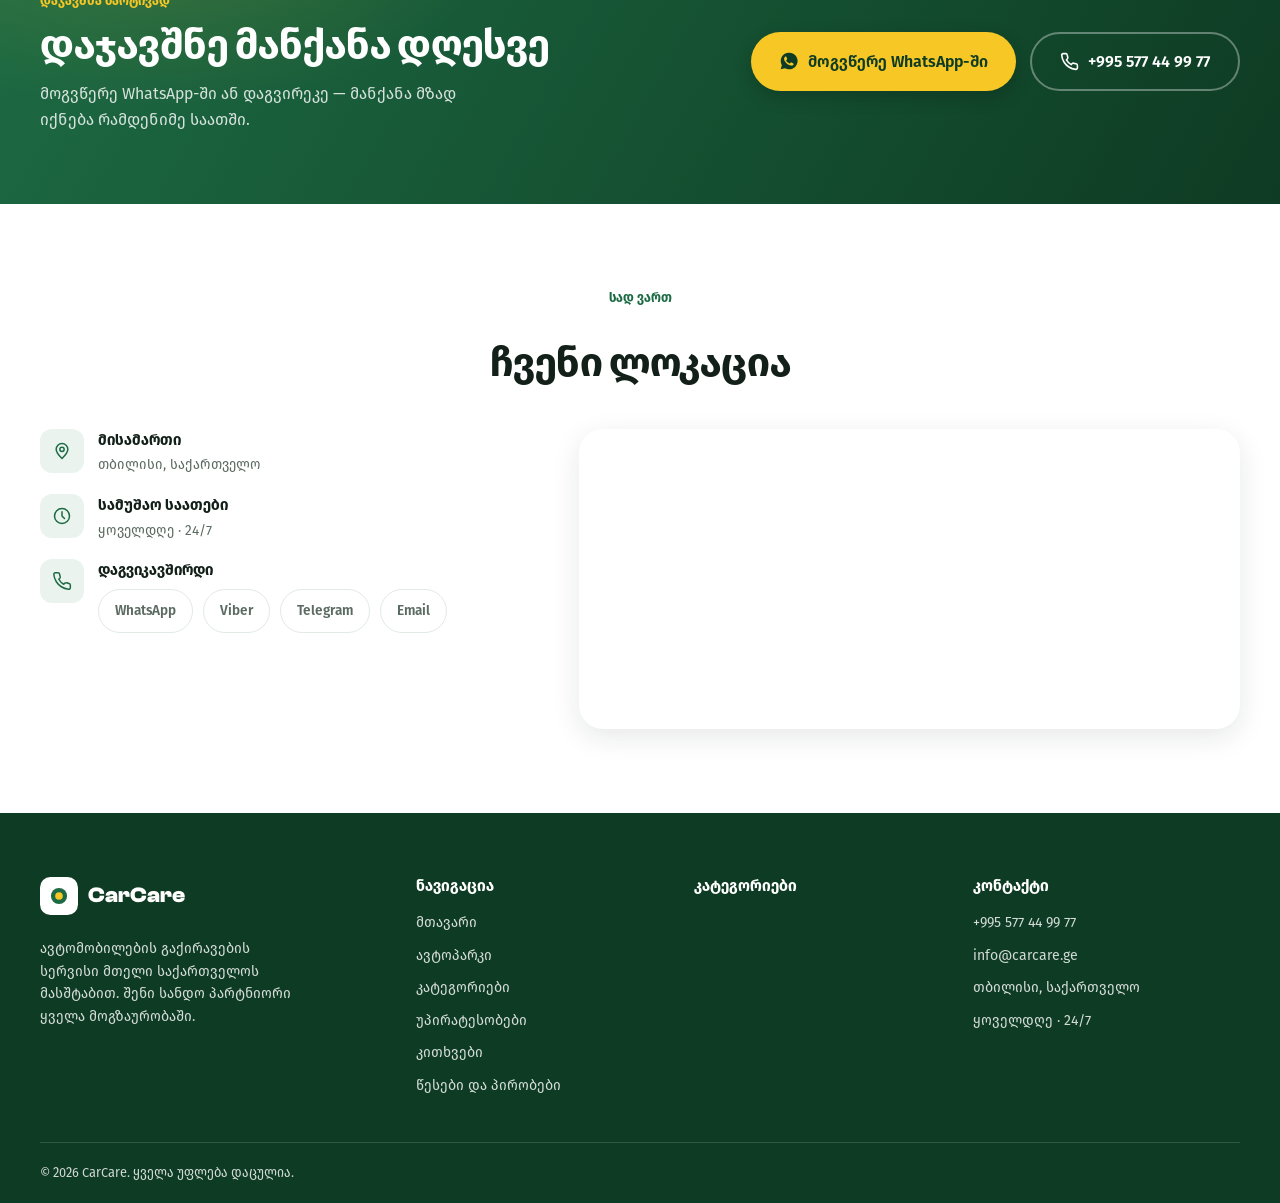
==== commit 9b30d7b4: "Add Supabase-backed admin panel: car CRUD, owner notes, booking calendar (continued) full site-text " ====
--- a/index.html
+++ b/index.html
@@ -120,13 +120,7 @@
         </div>
         <div class="search-field">
           <label for="sCat" data-i18n="s_cat">კატეგორია</label>
-          <select id="sCat">
-            <option value="all" data-i18n="cat_all">ყველა</option>
-            <option value="sedan" data-i18n="cat_sedan">სედანი</option>
-            <option value="suv" data-i18n="cat_suv">ჯიპი / SUV</option>
-            <option value="sport" data-i18n="cat_sport">სპორტული</option>
-            <option value="premium" data-i18n="cat_premium">პრემიუმი</option>
-          </select>
+          <select id="sCat"></select>
         </div>
         <button type="submit" class="btn btn-primary btn-search">
           <svg viewBox="0 0 24 24" width="18" height="18" fill="none" stroke="currentColor" stroke-width="2.2" stroke-linecap="round" aria-hidden="true"><circle cx="11" cy="11" r="7"/><path d="m20 20-3.5-3.5"/></svg>
@@ -153,13 +147,7 @@
           <div class="search-suggest" id="searchSuggest" hidden></div>
         </div>
         <div class="fleet-controls">
-          <div class="fleet-filters" id="fleetFilters">
-            <button class="chip active" data-cat="all" data-i18n="cat_all">ყველა</button>
-            <button class="chip" data-cat="sedan" data-i18n="cat_sedan">სედანი</button>
-            <button class="chip" data-cat="suv" data-i18n="cat_suv">ჯიპი / SUV</button>
-            <button class="chip" data-cat="sport" data-i18n="cat_sport">სპორტული</button>
-            <button class="chip" data-cat="premium" data-i18n="cat_premium">პრემიუმი</button>
-          </div>
+          <div class="fleet-filters" id="fleetFilters"></div>
           <select id="fleetSort" class="sort-select">
             <option value="popular" data-i18n="sort_popular">პოპულარობით</option>
             <option value="price_asc" data-i18n="sort_price_asc">ფასი: დაბლიდან მაღლა</option>
@@ -183,24 +171,7 @@
           <h2 data-i18n="cats_title">აირჩიე შენი სტილით</h2>
         </div>
       </div>
-      <div class="cat-grid">
-        <button class="cat-tile reveal" data-cat="sedan">
-          <svg viewBox="0 0 48 24" width="52" height="26" fill="none" stroke="currentColor" stroke-width="1.8" stroke-linecap="round" stroke-linejoin="round" aria-hidden="true"><path d="M4 17h40M6 17l2-5h9l4-4h10l6 4h7l2 5"/><circle cx="13" cy="17" r="2.6"/><circle cx="36" cy="17" r="2.6"/></svg>
-          <span data-i18n="cat_sedan">სედანი</span>
-        </button>
-        <button class="cat-tile reveal d1" data-cat="suv">
-          <svg viewBox="0 0 48 24" width="52" height="26" fill="none" stroke="currentColor" stroke-width="1.8" stroke-linecap="round" stroke-linejoin="round" aria-hidden="true"><path d="M4 16h40M5 16l2-7h13l3-4h12l5 6h5l1 5"/><circle cx="13" cy="16" r="3"/><circle cx="36" cy="16" r="3"/></svg>
-          <span data-i18n="cat_suv">ჯიპი / SUV</span>
-        </button>
-        <button class="cat-tile reveal d2" data-cat="sport">
-          <svg viewBox="0 0 48 24" width="52" height="26" fill="none" stroke="currentColor" stroke-width="1.8" stroke-linecap="round" stroke-linejoin="round" aria-hidden="true"><path d="M4 18h40M6 18l3-4 8-2 6-5h8l8 7h6l1 4"/><circle cx="13" cy="18" r="2.4"/><circle cx="37" cy="18" r="2.4"/></svg>
-          <span data-i18n="cat_sport">სპორტული</span>
-        </button>
-        <button class="cat-tile reveal d3" data-cat="premium">
-          <svg viewBox="0 0 48 24" width="52" height="26" fill="none" stroke="currentColor" stroke-width="1.8" stroke-linecap="round" stroke-linejoin="round" aria-hidden="true"><path d="M4 17h40M7 17l1-6h12l5-5h9l7 6h5l1 5"/><circle cx="14" cy="17" r="2.6"/><circle cx="35" cy="17" r="2.6"/><path d="M24 6l1.2 2.5L28 9l-2.2 2 .5 3-2.3-1.5L21.7 14l.5-3L20 9l2.8-.5L24 6z" fill="currentColor" stroke="none" opacity=".9"/></svg>
-          <span data-i18n="cat_premium">პრემიუმი</span>
-        </button>
-      </div>
+      <div class="cat-grid" id="catGrid"></div>
     </div>
   </section>
 
@@ -454,10 +425,7 @@
       </div>
       <div class="footer-col">
         <h4 data-i18n="foot_cats">კატეგორიები</h4>
-        <a href="#fleet" data-cat-link="sedan" data-i18n="cat_sedan">სედანი</a>
-        <a href="#fleet" data-cat-link="suv" data-i18n="cat_suv">ჯიპი / SUV</a>
-        <a href="#fleet" data-cat-link="sport" data-i18n="cat_sport">სპორტული</a>
-        <a href="#fleet" data-cat-link="premium" data-i18n="cat_premium">პრემიუმი</a>
+        <div id="footCatLinks"></div>
       </div>
       <div class="footer-col">
         <h4 data-i18n="foot_contact">კონტაქტი</h4>
--- a/css/style.css
+++ b/css/style.css
@@ -673,6 +673,7 @@
   max-width: 34ch;
 }
 .footer-col { display: flex; flex-direction: column; gap: 10px; }
+#footCatLinks { display: contents; }
 .footer-col h4 {
   color: #fff;
   font-size: .95rem;
